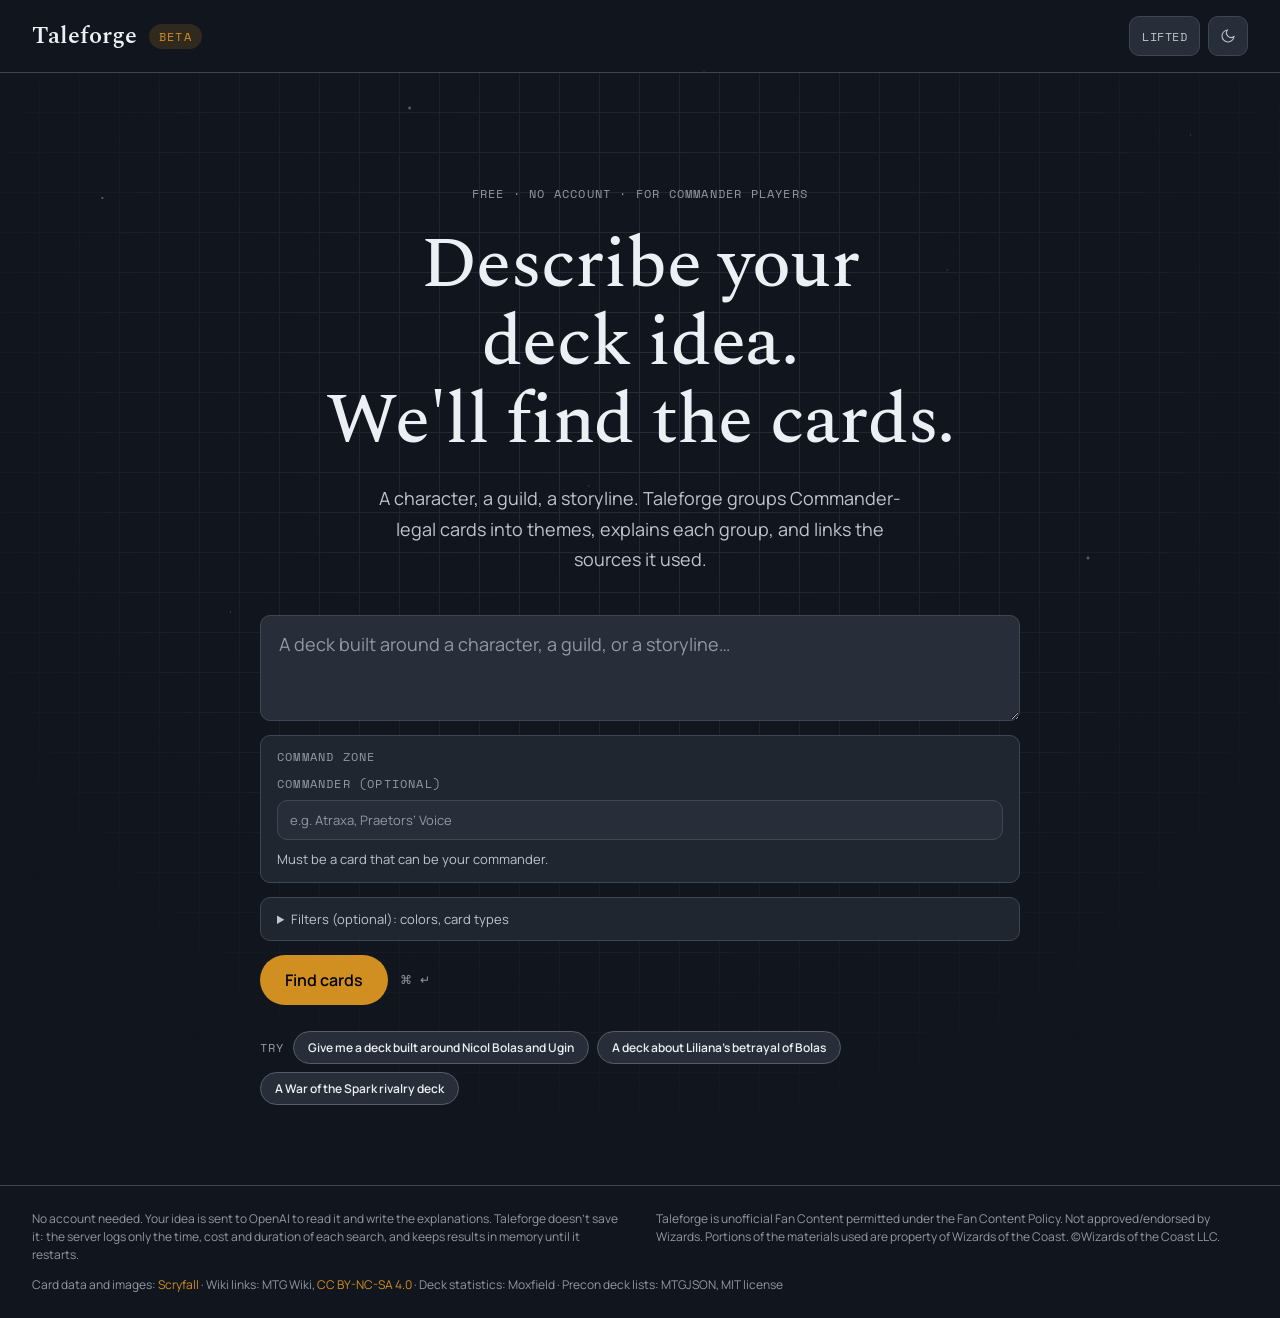
==== results.html @ cbca7e94 "Command zone box, not_a_commander page, mock changes Co-Authored-By: Claude Sonnet 5.5 <noreply@anth" ====
<!doctype html>
<html lang="en">
<head>
<meta charset="utf-8">
<meta name="viewport" content="width=device-width, initial-scale=1">
<title>Taleforge results</title>
<link rel="stylesheet" href="app.css">
<script src="theme.js"></script>
</head>
<body>
<div class="stars bg-stars" aria-hidden="true"></div>

<header class="site-header">
  <div class="brand">
    <a class="wordmark" href="index.html">Taleforge</a>
    <span class="badge">Beta</span>
  </div>
  <div class="header-actions">
    <a class="btn btn-ghost btn-sm" href="index.html">New search</a>
    <button type="button" class="tone-toggle">Lifted</button>
    <button type="button" class="theme-toggle" aria-label="Toggle theme">
      <svg class="moon" width="16" height="16" viewBox="0 0 24 24" fill="none" stroke="currentColor" stroke-width="1.6"><path d="M21 12.8A9 9 0 1 1 11.2 3 7 7 0 0 0 21 12.8z"/></svg>
      <svg class="sun" width="16" height="16" viewBox="0 0 24 24" fill="none" stroke="currentColor" stroke-width="1.6"><circle cx="12" cy="12" r="4"/><path d="M12 2v3M12 19v3M4.2 4.2l2.1 2.1M17.7 17.7l2.1 2.1M2 12h3M19 12h3M4.2 19.8l2.1-2.1M17.7 6.3l2.1-2.1"/></svg>
    </button>
  </div>
</header>

<div class="results">
  <div class="results-inner">
    <aside>
      <div class="aside-block">
        <span class="label">Your idea</span>
        <p class="idea" id="idea"></p>
        <a class="btn btn-secondary btn-sm" id="edit" href="index.html">Edit idea</a>
      </div>
      <form class="aside-block command-zone" id="command-zone"></form>
      <div class="aside-block" id="read-as" hidden>
        <span class="label">Read as</span>
        <div class="chips" id="chips"></div>
      </div>
      <div class="preview-note" id="mechanic-note" role="note" hidden>
        <strong>Heads up. </strong>Searches by game mechanic don't work well yet. Results are best when the idea names a character or a guild.
      </div>
      <form class="aside-block filters" id="filters">
        <div class="mix-head">
          <span class="label">Filters</span>
          <button type="button" id="filters-reset">Clear</button>
        </div>
        <div class="filter-controls" id="filter-controls"></div>
        <span class="note">Filters narrow the cards before the best 30 are picked. A commander (above) sets the colors unless you pick them, and is left out of the results. A new search starts on its own a moment after you stop changing them.</span>
      </form>
      <form class="aside-block mix" id="mix">
        <div class="mix-head">
          <span class="label">Mix</span>
          <button type="button" id="mix-reset">Reset</button>
        </div>
        <label class="slider balance">
          <span class="slider-label"><output id="lore-out"></output><output id="synergy-out"></output></span>
          <input type="range" id="balance" min="0" max="100" step="1" aria-label="Lore to Synergy balance">
        </label>
        <button type="submit" class="btn btn-secondary btn-sm">Update</button>
        <span class="note">Slide toward Lore for cards tied to your idea in Magic’s story, or toward Synergy for cards often played together in real decks. Update runs a new search.</span>
      </form>
      <div class="aside-block">
        <span class="label">Why a card is here</span>
        <div class="legend">
          <span class="tag tag-lore">Lore</span><span class="note">The card names a character from your idea, or a story source links it to your idea.</span>
          <span class="tag tag-synergy">Synergy</span><span class="note">Often played with the other matched cards in real decks.</span>
          <span class="note legend-wide">A card can show both tags. A card with no tag is here only because its text is close to your idea.</span>
        </div>
      </div>
    </aside>

    <main class="groups" id="main" aria-live="polite">
      <section class="commander" id="commander" hidden></section>
      <div class="loading" id="loading" hidden>
        <span class="label">Searching</span>
        <h1 id="loading-query"></h1>
        <ol class="steps" id="steps">
          <li><span class="mark"></span>Reading your idea</li>
          <li><span class="mark"></span>Finding cards</li>
          <li><span class="mark"></span>Writing explanations</li>
        </ol>
        <div class="row">
          <span>Usually 20 to 40 seconds.</span>
          <button type="button" class="btn btn-ghost btn-sm" id="cancel">Cancel</button>
        </div>
      </div>
      <div class="summary" id="summary" hidden>
        <h1 id="summary-title"></h1>
        <p id="intro"></p>
      </div>
      <div id="groups" style="display:contents"></div>
      <div id="candidates" style="display:contents"></div>
      <div class="state" id="state" hidden></div>
      <p class="end-note" id="end-note" hidden>That's everything we could explain. Adjust the mix or edit your idea to see different cards.</p>
    </main>
  </div>
</div>

<footer class="site-footer"></footer>
<script src="footer.js"></script>

<script src="filters.js"></script>
<script src="app.js"></script>
</body>
</html>
---- app.css ----
/* Fonts load from Google Fonts via the design system; self-host before sharing publicly. */
/* Taleforge site styles. Tokens come from the approved design system in design/_ds. */
@import url("design/_ds/taleforge-design-system-ac396985-d5b7-4bbc-83fa-dc9fec57bca8/styles.css");

/* "Lifted" dark tone: the default look in design/Taleforge.dc.html. data-tone="original" keeps the
   untouched design-system neutrals (the design-blackout export; its tokens are otherwise identical). */
:root:not([data-theme="light"]):not([data-tone="original"]) {
  --n-0: oklch(20% 0.018 258); --n-1: oklch(23.5% 0.02 258); --n-2: oklch(26.5% 0.021 258);
  --n-3: oklch(30% 0.022 258); --n-4: oklch(33.5% 0.023 258); --n-5: oklch(39% 0.024 258);
  --n-6: oklch(48% 0.024 258); --n-7: oklch(68% 0.016 258); --n-8: oklch(82% 0.01 258);
}

* { box-sizing: border-box; }
[hidden] { display: none !important; }
html, body { margin: 0; background: var(--bg-page); }
body {
  min-height: 100vh; display: flex; flex-direction: column; position: relative;
  color: var(--text-primary); font-family: var(--font-body); font-size: var(--text-base);
}
a { color: var(--link); text-decoration: none; }
a:hover { color: var(--link-hover); text-decoration: underline; }
::selection { background: var(--accent-soft-strong); }
:focus-visible { outline: 2px solid var(--focus-ring); outline-offset: 2px; }
.stars { position: fixed; inset: 0; pointer-events: none; }

/* ---- header / footer ---- */
.site-header {
  position: relative; display: flex; align-items: center; justify-content: space-between; gap: 16px;
  padding: 16px 32px; border-bottom: 1px solid var(--border-subtle);
}
.brand { display: flex; align-items: center; gap: 12px; }
.wordmark { font-family: var(--font-display); font-weight: 600; font-size: 24px; color: var(--text-primary); }
.wordmark:hover { color: var(--text-primary); text-decoration: none; }
.header-actions { display: flex; align-items: center; gap: 8px; }
.site-footer {
  position: relative; display: flex; flex-wrap: wrap; justify-content: space-between; gap: 12px 32px;
  padding: 24px 32px; border-top: 1px solid var(--border-subtle);
  font-size: var(--text-xs); line-height: var(--leading-normal); color: var(--text-muted);
}
.site-footer > * { flex: 1 1 320px; max-width: 640px; margin: 0; overflow-wrap: anywhere; }
.site-footer .credits { flex-basis: 100%; max-width: none; }

/* ---- primitives (ported from design/_ds components) ---- */
.label {
  font-family: var(--font-mono); font-size: var(--text-xs); letter-spacing: var(--tracking-label);
  text-transform: uppercase; color: var(--text-muted);
}
.badge {
  display: inline-flex; align-items: center; padding: 4px 10px; border-radius: var(--radius-pill);
  font-family: var(--font-mono); font-size: var(--text-xs); letter-spacing: var(--tracking-label);
  text-transform: uppercase; background: var(--accent-soft); color: var(--accent-9);
}
.btn {
  display: inline-flex; align-items: center; gap: 8px; border: 1px solid transparent; border-radius: var(--radius-pill);
  font-family: var(--font-body); font-weight: 600; cursor: pointer; text-decoration: none;
  transition: background var(--dur-fast) var(--ease-standard), box-shadow var(--dur-fast) var(--ease-standard);
}
.btn:hover { text-decoration: none; }
.btn:focus-visible { outline: none; box-shadow: var(--glow-focus); }
.btn-sm { padding: 7px 14px; font-size: var(--text-xs); }
.btn-md { padding: 10px 18px; font-size: var(--text-sm); }
.btn-lg { padding: 13px 24px; font-size: var(--text-md); }
.btn-primary { background: var(--accent-9); color: var(--accent-contrast); }
.btn-primary:hover { background: var(--accent-10); color: var(--accent-contrast); }
.btn-secondary { background: var(--surface-raised); color: var(--text-primary); border-color: var(--border-strong); }
.btn-secondary:hover { background: var(--n-4); color: var(--text-primary); }
.btn-ghost { background: transparent; color: var(--text-secondary); }
.btn-ghost:hover { color: var(--text-primary); }
.theme-toggle {
  width: 40px; height: 40px; display: flex; align-items: center; justify-content: center; cursor: pointer;
  border: 1px solid var(--border-subtle); border-radius: var(--radius-md);
  background: var(--surface-raised); color: var(--text-secondary);
}
.theme-toggle .sun { display: none; }
[data-theme="light"] .theme-toggle .sun { display: block; }
[data-theme="light"] .theme-toggle .moon { display: none; }
.chip {
  display: inline-flex; align-items: center; padding: 6px 14px; border-radius: var(--radius-pill);
  background: var(--surface-raised); border: 1px solid var(--border-subtle); font-size: var(--text-sm);
}
.tag {
  display: inline-flex; align-items: center; gap: 6px; padding: 4px 10px; border-radius: var(--radius-pill);
  border: 1px solid var(--border-strong); color: var(--text-secondary);
  font-family: var(--font-mono); font-size: var(--text-xs); letter-spacing: var(--tracking-label); text-transform: uppercase;
}
.tag::before { content: ""; width: 6px; height: 6px; border-radius: 50%; background: var(--dot, var(--text-muted)); flex: none; }
.tag-lore { --dot: var(--side-violet); }
.tag-synergy { --dot: var(--side-teal); }
.tags { display: flex; flex-wrap: wrap; gap: 6px; }
.tone-toggle {
  height: 40px; padding: 0 12px; cursor: pointer; border: 1px solid var(--border-subtle); border-radius: var(--radius-md);
  background: var(--surface-raised); color: var(--text-secondary);
  font-family: var(--font-mono); font-size: var(--text-xs); letter-spacing: var(--tracking-wide); text-transform: uppercase;
}
.tone-toggle:hover, .theme-toggle:hover { color: var(--text-primary); }

/* ---- home ---- */
.home { position: relative; flex: 1; padding: 112px 24px 80px; }
.home .grid {
  position: absolute; inset: 0; pointer-events: none;
  -webkit-mask-image: radial-gradient(ellipse 60% 70% at 50% 30%, black, transparent);
  mask-image: radial-gradient(ellipse 60% 70% at 50% 30%, black, transparent);
}
.hero { position: relative; max-width: 760px; margin: 0 auto; display: flex; flex-direction: column; align-items: center; gap: 24px; text-align: center; }
.hero h1 {
  margin: 0; font-family: var(--font-display); font-weight: 500; font-size: clamp(40px, 6.4vw, 72px);
  line-height: var(--leading-tight); letter-spacing: var(--tracking-tight); text-wrap: balance;
}
.hero .lede { margin: 0; max-width: 540px; color: var(--text-secondary); font-size: var(--text-lg); line-height: var(--leading-relaxed); text-wrap: pretty; }
.search { width: 100%; display: flex; flex-direction: column; gap: 14px; text-align: left; margin-top: 16px; }
.search textarea {
  width: 100%; resize: vertical; padding: 16px 18px; border-radius: var(--radius-md);
  font-family: var(--font-body); font-size: var(--text-lg); color: var(--text-primary);
  background: var(--surface-raised); border: 1px solid var(--border-subtle); outline: none;
  transition: border-color var(--dur-fast) var(--ease-standard), box-shadow var(--dur-fast) var(--ease-standard);
}
.search textarea:focus { border-color: var(--accent-9); box-shadow: var(--glow-focus); }
.search textarea::placeholder { color: var(--text-muted); }
.search .hint { font-size: var(--text-sm); color: var(--warning-9); }
.search .row { display: flex; flex-wrap: wrap; align-items: center; gap: 12px; }
.kbd { font-family: var(--font-mono); font-size: var(--text-xs); letter-spacing: var(--tracking-wide); color: var(--text-muted); }
.examples { display: flex; flex-wrap: wrap; align-items: center; gap: 8px; margin-top: 12px; }

/* ---- results ---- */
.results { position: relative; flex: 1; padding: 40px 32px 80px; }
.results-inner { max-width: 1360px; margin: 0 auto; display: flex; flex-wrap: wrap; align-items: flex-start; gap: 48px; }
.results aside { flex: 1 1 260px; max-width: 320px; position: sticky; top: 24px; display: flex; flex-direction: column; gap: 28px; }
.aside-block { display: flex; flex-direction: column; gap: 12px; align-items: flex-start; }
.idea { margin: 0; font-family: var(--font-display); font-style: italic; font-size: var(--text-2xl); line-height: var(--leading-snug); text-wrap: pretty; }
.chips { display: flex; flex-wrap: wrap; gap: 8px; }
.note { font-size: var(--text-xs); line-height: var(--leading-normal); color: var(--text-secondary); }
.preview-note {
  background: var(--surface-card); border: 1px solid var(--border-subtle); border-radius: var(--radius-lg);
  padding: var(--space-20); font-size: var(--text-sm); line-height: var(--leading-normal); color: var(--text-secondary);
}
.preview-note strong { color: var(--text-primary); }
.results main, .results .groups { flex: 999 1 560px; min-width: 0; display: flex; flex-direction: column; gap: 32px; }
.summary { display: flex; flex-direction: column; gap: 14px; }
.summary h1 { margin: 0; font-family: var(--font-display); font-weight: 500; font-size: var(--text-5xl); line-height: var(--leading-tight); }
.summary p { margin: 0; max-width: 720px; color: var(--text-secondary); line-height: var(--leading-relaxed); }
.group {
  border-radius: var(--radius-xl); border: 1px solid var(--border-subtle); background: var(--bg-section-alt);
  padding: var(--space-24) var(--space-24) var(--space-32); box-shadow: 0 0 56px -24px var(--glow);
  display: flex; flex-direction: column; gap: 16px;
}
.group-head { display: flex; align-items: center; gap: 10px; }
.group-head .dot { width: 8px; height: 8px; border-radius: 50%; background: var(--glow); flex: none; }
.group h2 { margin: 0; font-family: var(--font-display); font-weight: 600; font-size: var(--text-3xl); line-height: var(--leading-snug); text-wrap: balance; }
.group .reasoning { margin: 0; max-width: 680px; color: var(--text-secondary); line-height: var(--leading-relaxed); text-wrap: pretty; }
.provenance {
  display: flex; flex-wrap: wrap; align-items: baseline; gap: 6px 16px; padding-bottom: 8px;
  border-bottom: 1px solid var(--border-subtle);
}
.provenance em { font-size: var(--text-xs); color: var(--text-muted); }
.src { font-family: var(--font-mono); font-size: var(--text-xs); letter-spacing: var(--tracking-wide); }
.cards { display: grid; grid-template-columns: repeat(auto-fill, minmax(220px, 1fr)); gap: 32px 24px; padding-top: 8px; }
.commander { display: flex; flex-wrap: wrap; align-items: flex-start; gap: 24px; }
.commander-art { flex: 0 0 180px; }
/* The whole card, uncropped (artist line visible). */
.commander-art img { display: block; width: 100%; height: auto; border-radius: 4.75% / 3.5%; border: 1px solid var(--border-subtle); }
.commander-text { flex: 1 1 220px; display: flex; flex-direction: column; align-items: flex-start; gap: 10px; }
.commander-text h2 { margin: 0 0 6px; font-family: var(--font-display); font-weight: 600; font-size: var(--text-3xl); line-height: var(--leading-snug); text-wrap: balance; }
.card { display: flex; flex-direction: column; gap: 10px; }
.card .art {
  display: block; aspect-ratio: 488 / 680; border-radius: 4.75% / 3.5%; overflow: hidden;
  border: 1px solid var(--border-subtle);
  background: repeating-linear-gradient(135deg, var(--n-3), var(--n-3) 10px, var(--n-2) 10px, var(--n-2) 20px);
  transition: transform var(--dur-base) var(--ease-standard), box-shadow var(--dur-base) var(--ease-standard);
}
.card .art:hover, .card .art:focus-visible { transform: translateY(-2px); box-shadow: var(--shadow-popover); }
.card .art img { display: block; width: 100%; height: 100%; object-fit: cover; }
.card h3 { margin: 0; font-size: var(--text-sm); font-weight: 700; line-height: var(--leading-snug); }
.card p { margin: 0; font-size: var(--text-sm); line-height: var(--leading-relaxed); color: var(--text-secondary); }
.card .meta { display: flex; flex-direction: column; align-items: flex-start; gap: 8px; margin-top: auto; min-width: 0; }
.card .links { display: flex; flex-wrap: wrap; gap: 4px 12px; min-width: 0; }
.card .links a, .more-links { font-family: var(--font-mono); font-size: 10px; letter-spacing: .04em; }
.more-links { background: none; border: 0; padding: 0; cursor: pointer; color: var(--link); }
.more-links:hover { color: var(--link-hover); text-decoration: underline; }
.end-note { margin: 8px 0 0; font-size: var(--text-sm); color: var(--text-muted); text-align: center; }

/* ---- live search: loading, states, mix ---- */
.loading { display: flex; flex-direction: column; gap: 20px; }
.loading h1 { margin: 0; font-family: var(--font-display); font-style: italic; font-weight: 500; font-size: var(--text-3xl); line-height: var(--leading-snug); }
.steps { list-style: none; margin: 0; padding: 0; display: flex; flex-direction: column; gap: var(--space-12); }
.steps li { display: flex; align-items: center; gap: 12px; font-size: var(--text-sm); color: var(--text-muted); }
.steps .mark {
  width: 18px; height: 18px; border-radius: 50%; flex: none; display: flex; align-items: center; justify-content: center;
  border: 1px solid var(--border-strong);
}
.steps li.active, .steps li.done { color: var(--text-primary); }
.steps li.active .mark, .steps li.done .mark { border-color: var(--accent-9); }
.steps li.done .mark { background: var(--accent-9); }
.steps li.done .mark::after { content: ""; width: 5px; height: 8px; margin-top: -2px; border: solid var(--accent-contrast); border-width: 0 1.8px 1.8px 0; transform: rotate(45deg); }
.steps li.active .mark::after { content: ""; width: 8px; height: 8px; border-radius: 50%; background: var(--accent-9); animation: tf-pulse 1.2s var(--ease-standard) infinite; }
@keyframes tf-pulse { 0%, 100% { opacity: .4; } 50% { opacity: 1; } }
@media (prefers-reduced-motion: reduce) { .steps li.active .mark::after { animation: none; } }
.loading .row { display: flex; flex-wrap: wrap; align-items: center; gap: 12px; font-size: var(--text-sm); color: var(--text-muted); }
.state { max-width: 600px; display: flex; flex-direction: column; align-items: flex-start; gap: 20px; }
.state h1 { margin: 0; font-family: var(--font-display); font-weight: 500; font-size: var(--text-5xl); line-height: var(--leading-tight); text-wrap: balance; }
.state p { margin: 0; color: var(--text-secondary); line-height: var(--leading-relaxed); text-wrap: pretty; }
.state .row { display: flex; flex-wrap: wrap; gap: 12px; }
.tips { display: flex; flex-direction: column; gap: 10px; }
.tips div { display: flex; gap: 14px; line-height: var(--leading-normal); }
.tips span:first-child { font-family: var(--font-mono); font-size: var(--text-xs); color: var(--accent-9); padding-top: 3px; }
.banner {
  width: 100%; display: flex; gap: 14px; align-items: flex-start; padding: var(--space-16) var(--space-20);
  background: var(--surface-card); border: 1px solid var(--tone); border-radius: var(--radius-lg);
  font-size: var(--text-sm); line-height: var(--leading-normal); color: var(--text-secondary);
}
.banner::before { content: var(--icon); color: var(--tone); font-family: var(--font-mono); font-size: 14px; line-height: 1.4; flex: none; }
.banner strong { display: block; color: var(--text-primary); font-size: var(--text-md); margin-bottom: 4px; }
.banner-info { --tone: var(--info-9); --icon: "i"; }
.banner-warning { --tone: var(--warning-9); --icon: "!"; }
.banner-danger { --tone: var(--danger-9); --icon: "×"; }
.mix { width: 100%; display: flex; flex-direction: column; gap: 16px; }
.mix-head, .mix .slider { align-self: stretch; }
.mix-head { display: flex; justify-content: space-between; align-items: center; }
.mix-head button { background: none; border: 0; padding: 0; cursor: pointer; color: var(--link); font-size: var(--text-xs); }
.slider { display: flex; flex-direction: column; gap: 6px; }
.slider-label {
  display: flex; justify-content: space-between; font-family: var(--font-mono); font-size: var(--text-xs);
  color: var(--text-muted); letter-spacing: var(--tracking-wide); text-transform: uppercase;
}
.slider-label output { color: var(--text-secondary); }
.slider input {
  -webkit-appearance: none; appearance: none; width: 100%; height: 6px; margin: 6px 0; border-radius: var(--radius-pill); cursor: pointer;
  background: linear-gradient(90deg, var(--c) var(--pct), var(--n-4) var(--pct));
}
.slider input::-webkit-slider-thumb { -webkit-appearance: none; width: 16px; height: 16px; border-radius: 50%; background: var(--text-primary); border: 2px solid var(--c); }
.slider input::-moz-range-thumb { width: 14px; height: 14px; border-radius: 50%; background: var(--text-primary); border: 2px solid var(--c); }
.slider.balance input { background: linear-gradient(90deg, var(--side-violet), var(--side-teal)); }
.slider.balance { --c: var(--accent-9); }
.legend { display: grid; grid-template-columns: auto 1fr; gap: 10px 12px; align-items: center; }
.legend-wide { grid-column: 1 / -1; }
.skeleton { pointer-events: none; }
.skeleton .art { animation: tf-pulse 1.6s var(--ease-standard) infinite; }
.skeleton .bar { display: block; height: 10px; width: 80%; border-radius: var(--radius-pill); background: var(--n-3); }
.skeleton .bar.short { width: 45%; }
@media (prefers-reduced-motion: reduce) { .skeleton .art { animation: none; } }

@media (max-width: 720px) {
  .site-header, .site-footer { padding-left: 16px; padding-right: 16px; }
  .header-actions .btn-ghost { display: none; } /* "New search": the wordmark and Edit idea cover it */
  .home { padding: 64px 16px 56px; }
  .results { padding: 24px 16px 56px; }
  .results aside { position: static; max-width: none; }
  .summary h1, .state h1 { font-size: var(--text-4xl); }
  .group { padding: var(--space-20) var(--space-16) var(--space-24); }
  .cards { grid-template-columns: repeat(auto-fill, minmax(150px, 1fr)); gap: 24px 16px; }
}

/* Results: one column at 1000px and below. The row wraps near 930px (aside 260 + gap 48 + main 560 + padding),
   but the aside was sticky until 720px, so in between it scrolled over the results. */
@media (max-width: 1000px) {
  .results-inner { flex-direction: column; align-items: stretch; gap: 32px; }
  .results aside { position: static; top: auto; flex: none; width: 100%; max-width: none; }
  .results main, .results .groups { flex: none; width: 100%; }
}
@media (max-width: 900px) { .cards { grid-template-columns: repeat(2, minmax(0, 1fr)); } }
@media (max-width: 560px) { .cards { grid-template-columns: minmax(0, 1fr); } }

/* ---- filters: color and card-type chips, commander field ---- */
.filter-controls { width: 100%; display: flex; flex-direction: column; gap: 14px; text-align: left; }
.filter-group { margin: 0; padding: 0; border: 0; min-width: 0; display: flex; flex-direction: column; gap: 8px; }
.filter-group legend { padding: 0; margin-bottom: 8px; }
.chip-row { display: flex; flex-wrap: wrap; gap: 8px; }
.chip-toggle {
  min-height: 36px; min-width: 40px; padding: 6px 14px; cursor: pointer; border-radius: var(--radius-pill);
  background: var(--surface-raised); color: var(--text-primary); border: 1px solid var(--border-strong);
  font-family: inherit; font-size: var(--text-sm);
  transition: background var(--dur-fast) var(--ease-standard), box-shadow var(--dur-fast) var(--ease-standard);
}
.chip-toggle:hover { background: var(--n-4); }
.chip-toggle:focus-visible { outline: none; box-shadow: var(--glow-focus); }
.chip-toggle[aria-pressed="true"] { background: var(--accent-9); color: var(--accent-contrast); border-color: var(--accent-9); }
.chip-toggle[aria-pressed="true"]:hover { background: var(--accent-10); }
.field { display: flex; flex-direction: column; gap: 8px; }
.field input {
  width: 100%; min-height: 40px; padding: 8px 12px; border-radius: var(--radius-md);
  font-family: var(--font-body); font-size: var(--text-sm); color: var(--text-primary);
  background: var(--surface-raised); border: 1px solid var(--border-subtle); outline: none;
}
.field input:focus { border-color: var(--accent-9); box-shadow: var(--glow-focus); }
.field input::placeholder { color: var(--text-muted); }
.filters { width: 100%; display: flex; flex-direction: column; gap: 16px; align-items: stretch; }
.command-zone { display: flex; flex-direction: column; gap: 10px; align-items: stretch; text-align: left; }
.search .command-zone { border: 1px solid var(--border-subtle); border-radius: var(--radius-md); background: var(--surface-card); padding: 12px 16px; }
.command-zone .note { font-size: var(--text-sm); color: var(--text-secondary); }
.filters-box { border: 1px solid var(--border-subtle); border-radius: var(--radius-md); background: var(--surface-card); padding: 12px 16px; }
.filters-box summary { cursor: pointer; color: var(--text-secondary); font-size: var(--text-sm); }
.filters-box summary:focus-visible { outline: none; box-shadow: var(--glow-focus); border-radius: var(--radius-sm, 4px); }
.filters-box[open] summary { margin-bottom: 14px; }
@media (max-width: 720px) { .chip-toggle { min-height: 40px; } }
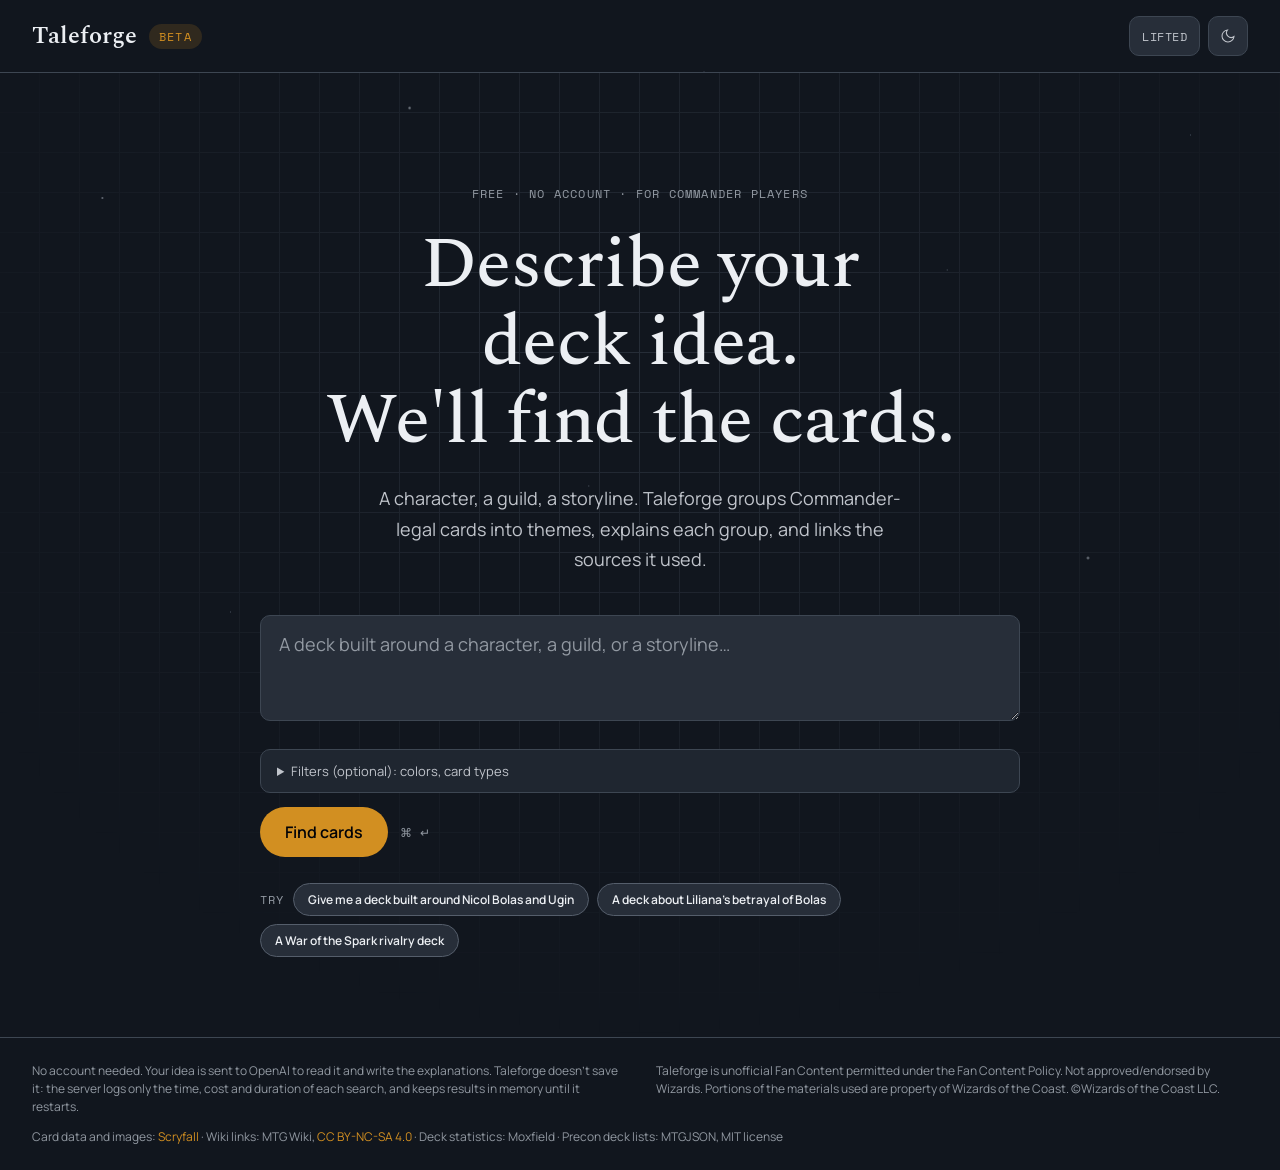
==== commit 37e72679: "Merge pull request #3 from hayobro7512/filters-live filters live" ====
--- a/results.html
+++ b/results.html
@@ -33,7 +33,6 @@
         <p class="idea" id="idea"></p>
         <a class="btn btn-secondary btn-sm" id="edit" href="index.html">Edit idea</a>
       </div>
-      <form class="aside-block command-zone" id="command-zone"></form>
       <div class="aside-block" id="read-as" hidden>
         <span class="label">Read as</span>
         <div class="chips" id="chips"></div>
@@ -47,7 +46,7 @@
           <button type="button" id="filters-reset">Clear</button>
         </div>
         <div class="filter-controls" id="filter-controls"></div>
-        <span class="note">Filters narrow the cards before the best 30 are picked. A commander (above) sets the colors unless you pick them, and is left out of the results. A new search starts on its own a moment after you stop changing them.</span>
+        <span class="note">Filters narrow the cards before the best 30 are picked. A commander sets the colors unless you pick them, and is left out of the results. A new search starts on its own a moment after you stop changing them.</span>
       </form>
       <form class="aside-block mix" id="mix">
         <div class="mix-head">
--- a/app.css
+++ b/app.css
@@ -283,9 +283,6 @@
 .field input:focus { border-color: var(--accent-9); box-shadow: var(--glow-focus); }
 .field input::placeholder { color: var(--text-muted); }
 .filters { width: 100%; display: flex; flex-direction: column; gap: 16px; align-items: stretch; }
-.command-zone { display: flex; flex-direction: column; gap: 10px; align-items: stretch; text-align: left; }
-.search .command-zone { border: 1px solid var(--border-subtle); border-radius: var(--radius-md); background: var(--surface-card); padding: 12px 16px; }
-.command-zone .note { font-size: var(--text-sm); color: var(--text-secondary); }
 .filters-box { border: 1px solid var(--border-subtle); border-radius: var(--radius-md); background: var(--surface-card); padding: 12px 16px; }
 .filters-box summary { cursor: pointer; color: var(--text-secondary); font-size: var(--text-sm); }
 .filters-box summary:focus-visible { outline: none; box-shadow: var(--glow-focus); border-radius: var(--radius-sm, 4px); }
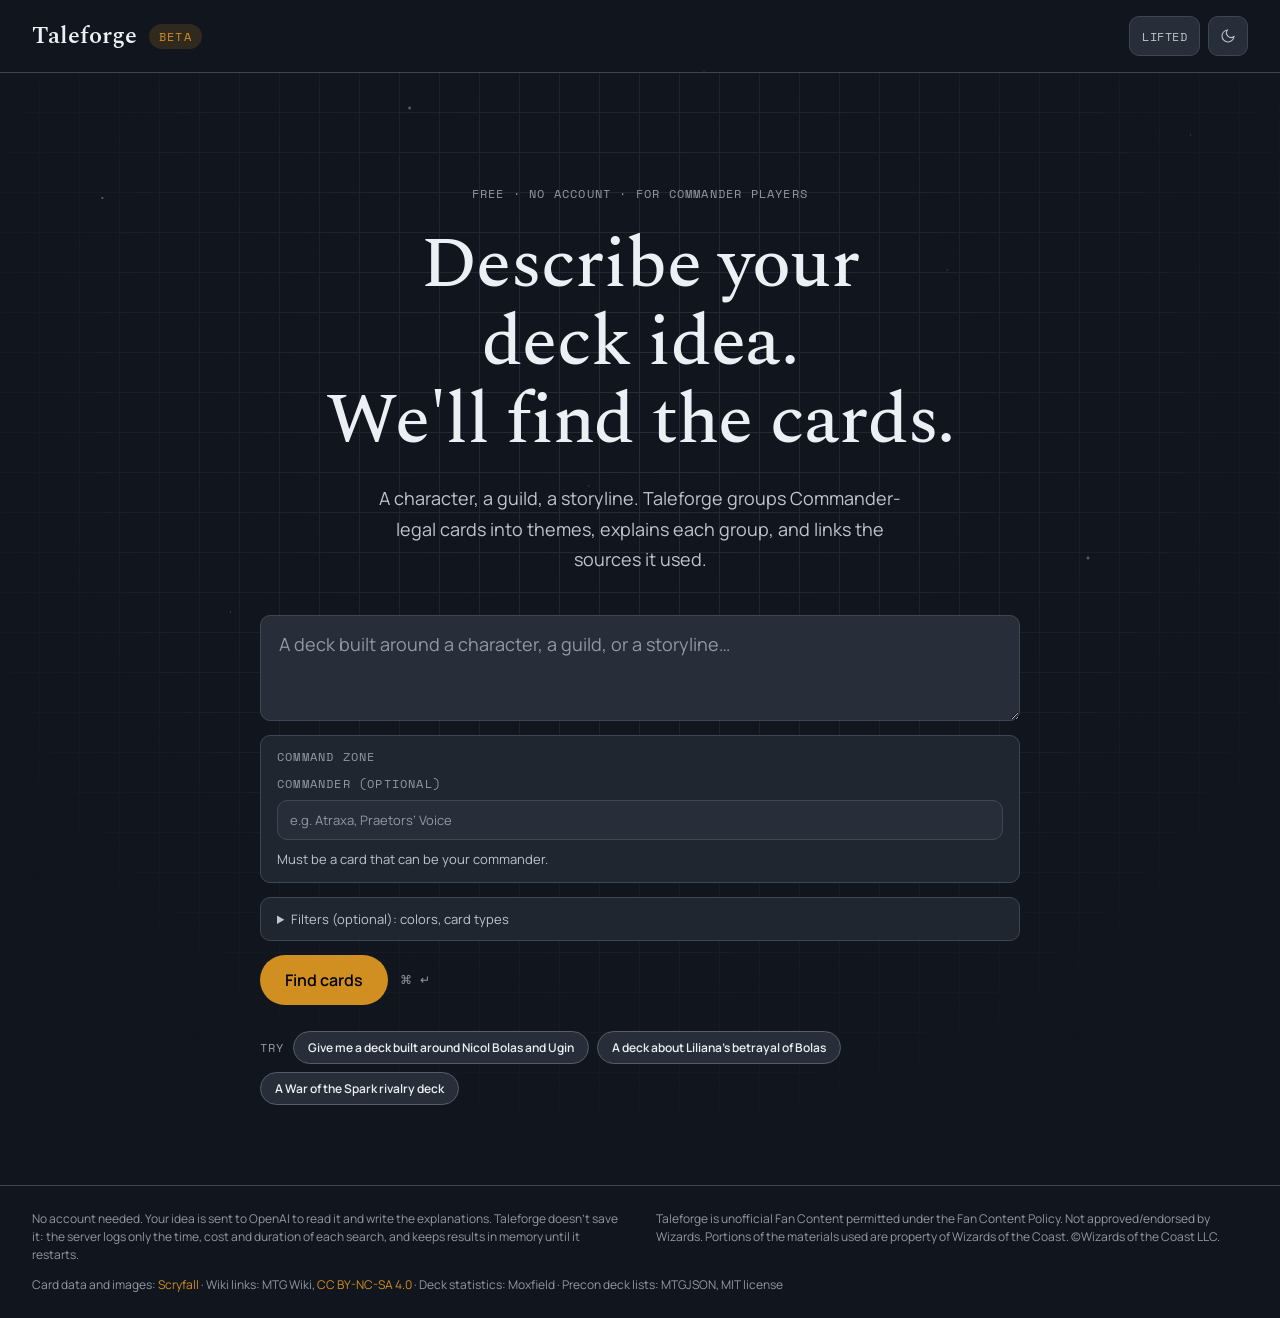
==== commit aa960966: "Merge pull request #5 from hayobro7512/command-zone Command zone box, not_a_commander page, mock cha" ====
--- a/results.html
+++ b/results.html
@@ -33,6 +33,7 @@
         <p class="idea" id="idea"></p>
         <a class="btn btn-secondary btn-sm" id="edit" href="index.html">Edit idea</a>
       </div>
+      <form class="aside-block command-zone" id="command-zone"></form>
       <div class="aside-block" id="read-as" hidden>
         <span class="label">Read as</span>
         <div class="chips" id="chips"></div>
@@ -46,7 +47,7 @@
           <button type="button" id="filters-reset">Clear</button>
         </div>
         <div class="filter-controls" id="filter-controls"></div>
-        <span class="note">Filters narrow the cards before the best 30 are picked. A commander sets the colors unless you pick them, and is left out of the results. A new search starts on its own a moment after you stop changing them.</span>
+        <span class="note">Filters narrow the cards before the best 30 are picked. A commander (above) sets the colors unless you pick them, and is left out of the results. A new search starts on its own a moment after you stop changing them.</span>
       </form>
       <form class="aside-block mix" id="mix">
         <div class="mix-head">
--- a/app.css
+++ b/app.css
@@ -283,6 +283,9 @@
 .field input:focus { border-color: var(--accent-9); box-shadow: var(--glow-focus); }
 .field input::placeholder { color: var(--text-muted); }
 .filters { width: 100%; display: flex; flex-direction: column; gap: 16px; align-items: stretch; }
+.command-zone { display: flex; flex-direction: column; gap: 10px; align-items: stretch; text-align: left; }
+.search .command-zone { border: 1px solid var(--border-subtle); border-radius: var(--radius-md); background: var(--surface-card); padding: 12px 16px; }
+.command-zone .note { font-size: var(--text-sm); color: var(--text-secondary); }
 .filters-box { border: 1px solid var(--border-subtle); border-radius: var(--radius-md); background: var(--surface-card); padding: 12px 16px; }
 .filters-box summary { cursor: pointer; color: var(--text-secondary); font-size: var(--text-sm); }
 .filters-box summary:focus-visible { outline: none; box-shadow: var(--glow-focus); border-radius: var(--radius-sm, 4px); }
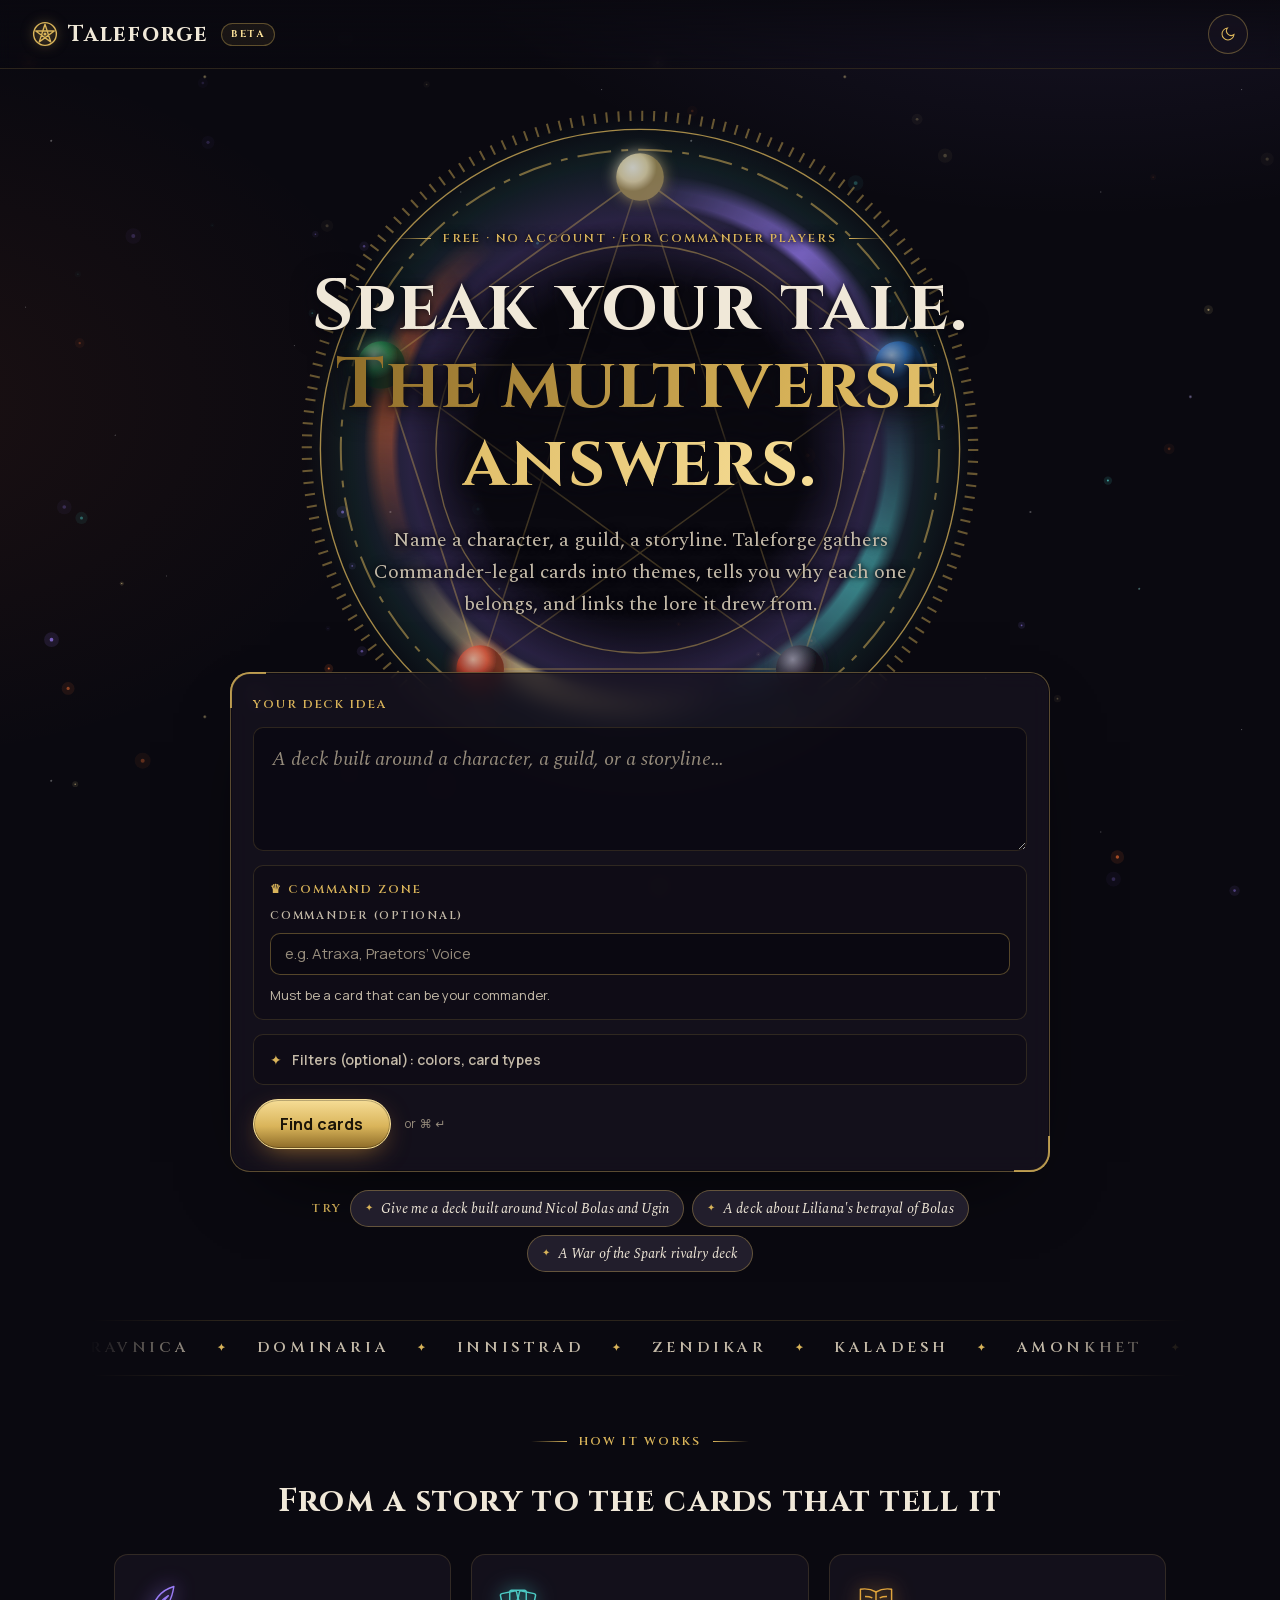
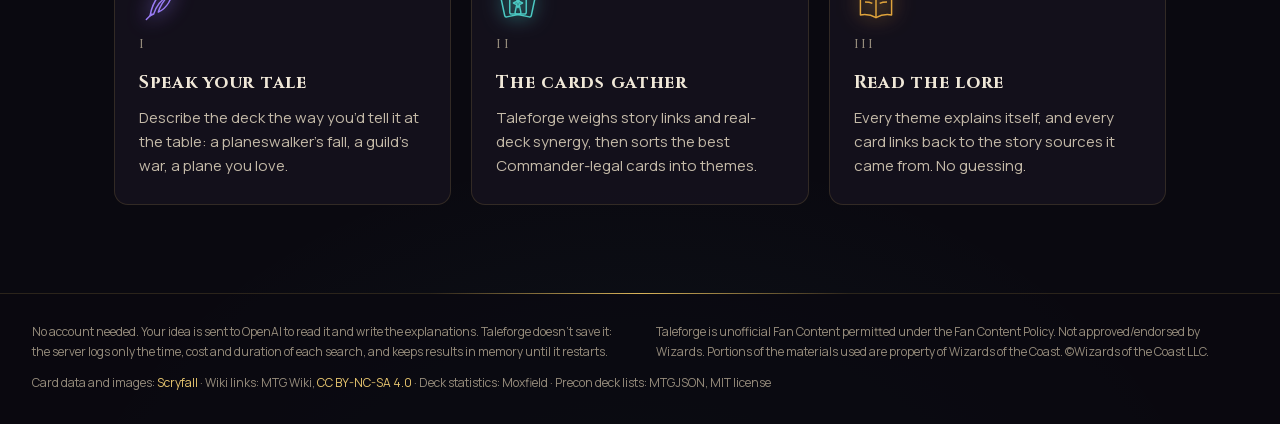
==== commit 2020b2f7: "Grimoire redesign: new look for home and results pages Obsidian-and-gold dark theme and parchment li" ====
--- a/results.html
+++ b/results.html
@@ -4,20 +4,23 @@
 <meta charset="utf-8">
 <meta name="viewport" content="width=device-width, initial-scale=1">
 <title>Taleforge results</title>
+<link rel="preload" href="fonts/cinzel-normal-500-800.woff2" as="font" type="font/woff2" crossorigin>
 <link rel="stylesheet" href="app.css">
 <script src="theme.js"></script>
 </head>
 <body>
-<div class="stars bg-stars" aria-hidden="true"></div>
+<div class="stars" aria-hidden="true"></div>
 
 <header class="site-header">
   <div class="brand">
-    <a class="wordmark" href="index.html">Taleforge</a>
+    <a class="wordmark" href="index.html">
+      <svg width="26" height="26" viewBox="0 0 24 24" fill="none" stroke="currentColor" stroke-width="1.3" aria-hidden="true"><circle cx="12" cy="12" r="10.5"/><polygon points="12,3 17.29,19.28 3.44,9.22 20.56,9.22 6.71,19.28" stroke-linejoin="round"/><circle cx="12" cy="12" r="1.4" fill="currentColor" stroke="none"/></svg>
+      Taleforge
+    </a>
     <span class="badge">Beta</span>
   </div>
   <div class="header-actions">
     <a class="btn btn-ghost btn-sm" href="index.html">New search</a>
-    <button type="button" class="tone-toggle">Lifted</button>
     <button type="button" class="theme-toggle" aria-label="Toggle theme">
       <svg class="moon" width="16" height="16" viewBox="0 0 24 24" fill="none" stroke="currentColor" stroke-width="1.6"><path d="M21 12.8A9 9 0 1 1 11.2 3 7 7 0 0 0 21 12.8z"/></svg>
       <svg class="sun" width="16" height="16" viewBox="0 0 24 24" fill="none" stroke="currentColor" stroke-width="1.6"><circle cx="12" cy="12" r="4"/><path d="M12 2v3M12 19v3M4.2 4.2l2.1 2.1M17.7 17.7l2.1 2.1M2 12h3M19 12h3M4.2 19.8l2.1-2.1M17.7 6.3l2.1-2.1"/></svg>
@@ -41,6 +44,9 @@
       <div class="preview-note" id="mechanic-note" role="note" hidden>
         <strong>Heads up. </strong>Searches by game mechanic don't work well yet. Results are best when the idea names a character or a guild.
       </div>
+      <!-- Open on wide screens; folded on narrow ones so the results come first (app.js). -->
+      <details class="refine" id="refine" open>
+        <summary>Filters, mix and tags</summary>
       <form class="aside-block filters" id="filters">
         <div class="mix-head">
           <span class="label">Filters</span>
@@ -69,12 +75,19 @@
           <span class="note legend-wide">A card can show both tags. A card with no tag is here only because its text is close to your idea.</span>
         </div>
       </div>
+      </details>
     </aside>
 
     <main class="groups" id="main" aria-live="polite">
       <section class="commander" id="commander" hidden></section>
       <div class="loading" id="loading" hidden>
-        <span class="label">Searching</span>
+        <svg class="sigil" viewBox="0 0 100 100" fill="none" stroke="currentColor" aria-hidden="true">
+          <g class="r1"><circle cx="50" cy="50" r="47" stroke-width="2" stroke-dasharray=".5 3"/><circle cx="50" cy="50" r="43" stroke-width=".6" stroke-dasharray="14 4 3 4"/></g>
+          <g class="r2"><polygon points="50,10 73.5,82.4 11.9,37.6 88.1,37.6 26.5,82.4" stroke-width=".8" stroke-linejoin="round"/><circle cx="50" cy="50" r="40" stroke-width=".4"/></g>
+          <circle class="core" cx="50" cy="50" r="9" fill="currentColor" opacity=".25" stroke-width=".8"/>
+        </svg>
+        <div class="loading-text">
+        <span class="label">Searching the multiverse</span>
         <h1 id="loading-query"></h1>
         <ol class="steps" id="steps">
           <li><span class="mark"></span>Reading your idea</li>
@@ -84,6 +97,7 @@
         <div class="row">
           <span>Usually 20 to 40 seconds.</span>
           <button type="button" class="btn btn-ghost btn-sm" id="cancel">Cancel</button>
+        </div>
         </div>
       </div>
       <div class="summary" id="summary" hidden>
@@ -103,5 +117,6 @@
 
 <script src="filters.js"></script>
 <script src="app.js"></script>
+<script src="fx.js"></script>
 </body>
 </html>
--- a/app.css
+++ b/app.css
@@ -1,293 +1,582 @@
-/* Fonts load from Google Fonts via the design system; self-host before sharing publicly. */
-/* Taleforge site styles. Tokens come from the approved design system in design/_ds. */
-@import url("design/_ds/taleforge-design-system-ac396985-d5b7-4bbc-83fa-dc9fec57bca8/styles.css");
-
-/* "Lifted" dark tone: the default look in design/Taleforge.dc.html. data-tone="original" keeps the
-   untouched design-system neutrals (the design-blackout export; its tokens are otherwise identical). */
-:root:not([data-theme="light"]):not([data-tone="original"]) {
-  --n-0: oklch(20% 0.018 258); --n-1: oklch(23.5% 0.02 258); --n-2: oklch(26.5% 0.021 258);
-  --n-3: oklch(30% 0.022 258); --n-4: oklch(33.5% 0.023 258); --n-5: oklch(39% 0.024 258);
-  --n-6: oklch(48% 0.024 258); --n-7: oklch(68% 0.016 258); --n-8: oklch(82% 0.01 258);
+/* Taleforge site styles: "planeswalker's grimoire". Obsidian and gold in dark, parchment and ink in light.
+   All art here is original CSS/SVG; the only outside images are card images from the API. */
+
+@font-face { font-family: 'Cinzel'; font-style: normal; font-weight: 500 800; font-display: swap; src: url(fonts/cinzel-normal-500-800.woff2) format('woff2'); }
+@font-face { font-family: 'Manrope'; font-style: normal; font-weight: 400 700; font-display: swap; src: url(fonts/manrope-normal-400-700.woff2) format('woff2'); }
+@font-face { font-family: 'Spectral'; font-style: italic; font-weight: 400; font-display: swap; src: url(fonts/spectral-italic-400.woff2) format('woff2'); }
+@font-face { font-family: 'Spectral'; font-style: normal; font-weight: 400; font-display: swap; src: url(fonts/spectral-normal-400.woff2) format('woff2'); }
+@font-face { font-family: 'Spectral'; font-style: normal; font-weight: 500; font-display: swap; src: url(fonts/spectral-normal-500.woff2) format('woff2'); }
+
+/* ---- tokens ---- */
+:root {
+  color-scheme: dark;
+  --font-display: 'Cinzel', 'Trajan Pro', Georgia, serif;
+  --font-lore: 'Spectral', Georgia, serif;
+  --font-body: 'Manrope', system-ui, -apple-system, sans-serif;
+
+  --bg: #0a0910; --bg-2: #120f1a;
+  --surface: rgba(22, 19, 31, .78); --surface-solid: #18151f; --surface-raised: #221e2c; --surface-hover: #2c2738;
+  --border: rgba(217, 180, 90, .16); --border-strong: rgba(217, 180, 90, .36);
+  --text: #f0e8d8; --text-2: #c4baa8; --muted: #968c7c;
+  --gold: #d9b45a; --gold-hi: #f6dd96; --gold-deep: #8e6c28; --on-gold: #1b1408;
+  --ember: #e8692e; --arcane: #9a7cf5; --aether: #4cc9c3;
+  --link: #e7c56f; --link-hover: #f6dd96;
+  --warning: #f0a23c; --danger: #ef6a5a; --info: #6aa8ef;
+  --mana-w: #f5edd3; --mana-u: #3f8be0; --mana-b: #4a3f4e; --mana-r: #e14b32; --mana-g: #2f9a58; --mana-c: #b9b2a8;
+  --side-amber: #e0a43c; --side-violet: #9a7cf5; --side-teal: #4cc9c3; --side-rose: #e46f8f; --side-sage: #7fbf7a; --side-slate: #8a93a8;
+  --glow-focus: 0 0 0 2px var(--bg), 0 0 0 4px var(--gold);
+  --shadow-card: 0 18px 40px -18px rgba(0, 0, 0, .9);
+  --radius-sm: 6px; --radius-md: 10px; --radius-lg: 14px; --radius-xl: 20px; --radius-pill: 999px;
+  --ease: cubic-bezier(.2, .7, .2, 1);
+}
+/* Parchment and ink. */
+[data-theme="light"] {
+  color-scheme: light;
+  --bg: #efe5d0; --bg-2: #e6d9be;
+  --surface: rgba(251, 245, 232, .86); --surface-solid: #fbf5e8; --surface-raised: #fffaf0; --surface-hover: #f2e7d0;
+  --border: rgba(122, 88, 30, .22); --border-strong: rgba(122, 88, 30, .45);
+  --text: #23190f; --text-2: #4f4130; --muted: #6a5b46;
+  --gold: #8a6420; --gold-hi: #b5862e; --gold-deep: #5f4413; --on-gold: #fffaf0;
+  --link: #7c4f12; --link-hover: #4f300a;
+  --arcane: #6a4fd0; --aether: #1d8a85; --warning: #a35a00; --danger: #b8382a; --info: #2b66b0;
+  --mana-b: #3a3240;
+  --side-amber: #b7791f; --side-violet: #6a4fd0; --side-teal: #1d8a85; --side-rose: #b8456a; --side-sage: #4f8a4a; --side-slate: #5f6880;
+  --shadow-card: 0 14px 30px -16px rgba(80, 50, 10, .45);
 }
 
 * { box-sizing: border-box; }
 [hidden] { display: none !important; }
-html, body { margin: 0; background: var(--bg-page); }
+html { background: var(--bg); scroll-behavior: smooth; }
 body {
-  min-height: 100vh; display: flex; flex-direction: column; position: relative;
-  color: var(--text-primary); font-family: var(--font-body); font-size: var(--text-base);
+  margin: 0; min-height: 100vh; display: flex; flex-direction: column; position: relative; overflow-x: hidden;
+  background:
+    radial-gradient(1200px 700px at 85% -10%, rgba(154, 124, 245, .14), transparent 60%),
+    radial-gradient(900px 600px at -10% 20%, rgba(232, 105, 46, .08), transparent 60%),
+    radial-gradient(1000px 800px at 50% 110%, rgba(76, 201, 195, .07), transparent 60%),
+    var(--bg);
+  color: var(--text); font-family: var(--font-body); font-size: 16px; line-height: 1.5;
+  -webkit-font-smoothing: antialiased;
+}
+[data-theme="light"] body {
+  background:
+    radial-gradient(1000px 600px at 80% -10%, rgba(181, 134, 46, .16), transparent 60%),
+    radial-gradient(900px 700px at 0% 100%, rgba(120, 80, 30, .12), transparent 60%),
+    var(--bg);
 }
 a { color: var(--link); text-decoration: none; }
 a:hover { color: var(--link-hover); text-decoration: underline; }
-::selection { background: var(--accent-soft-strong); }
-:focus-visible { outline: 2px solid var(--focus-ring); outline-offset: 2px; }
-.stars { position: fixed; inset: 0; pointer-events: none; }
-
-/* ---- header / footer ---- */
-.site-header {
-  position: relative; display: flex; align-items: center; justify-content: space-between; gap: 16px;
-  padding: 16px 32px; border-bottom: 1px solid var(--border-subtle);
-}
-.brand { display: flex; align-items: center; gap: 12px; }
-.wordmark { font-family: var(--font-display); font-weight: 600; font-size: 24px; color: var(--text-primary); }
-.wordmark:hover { color: var(--text-primary); text-decoration: none; }
-.header-actions { display: flex; align-items: center; gap: 8px; }
-.site-footer {
-  position: relative; display: flex; flex-wrap: wrap; justify-content: space-between; gap: 12px 32px;
-  padding: 24px 32px; border-top: 1px solid var(--border-subtle);
-  font-size: var(--text-xs); line-height: var(--leading-normal); color: var(--text-muted);
-}
-.site-footer > * { flex: 1 1 320px; max-width: 640px; margin: 0; overflow-wrap: anywhere; }
-.site-footer .credits { flex-basis: 100%; max-width: none; }
-
-/* ---- primitives (ported from design/_ds components) ---- */
+::selection { background: rgba(217, 180, 90, .35); }
+:focus-visible { outline: 2px solid var(--gold); outline-offset: 2px; }
+body > :not(.stars):not(.embers) { position: relative; z-index: 1; }
+
+/* Starfield and ember canvas sit behind everything. */
+.stars {
+  position: fixed; inset: 0; pointer-events: none; z-index: 0; opacity: .8;
+  background-image:
+    radial-gradient(1.5px 1.5px at 8% 22%, #fff8, transparent), radial-gradient(1px 1px at 18% 68%, #fff6, transparent),
+    radial-gradient(2px 2px at 32% 12%, #f6dd96aa, transparent), radial-gradient(1px 1px at 46% 54%, #fff5, transparent),
+    radial-gradient(1.5px 1.5px at 61% 80%, #fff7, transparent), radial-gradient(1px 1px at 72% 30%, #fff6, transparent),
+    radial-gradient(2px 2px at 86% 62%, #c9b8ffaa, transparent), radial-gradient(1px 1px at 94% 14%, #fff6, transparent),
+    radial-gradient(1px 1px at 26% 90%, #fff5, transparent), radial-gradient(1.5px 1.5px at 54% 6%, #fff7, transparent),
+    radial-gradient(1px 1px at 4% 48%, #fff5, transparent), radial-gradient(1.5px 1.5px at 78% 92%, #9ff0eaaa, transparent);
+  background-size: 640px 640px;
+  animation: tf-twinkle 7s ease-in-out infinite alternate;
+}
+[data-theme="light"] .stars { display: none; }
+.embers { position: fixed; inset: 0; width: 100%; height: 100%; pointer-events: none; z-index: 0; }
+@keyframes tf-twinkle { from { opacity: .45; } to { opacity: .9; } }
+
+/* ---- primitives ---- */
 .label {
-  font-family: var(--font-mono); font-size: var(--text-xs); letter-spacing: var(--tracking-label);
-  text-transform: uppercase; color: var(--text-muted);
-}
+  font-family: var(--font-display); font-weight: 600; font-size: 12px; letter-spacing: .16em;
+  text-transform: uppercase; color: var(--gold);
+}
+.note { font-size: 13px; line-height: 1.55; color: var(--text-2); }
 .badge {
-  display: inline-flex; align-items: center; padding: 4px 10px; border-radius: var(--radius-pill);
-  font-family: var(--font-mono); font-size: var(--text-xs); letter-spacing: var(--tracking-label);
-  text-transform: uppercase; background: var(--accent-soft); color: var(--accent-9);
-}
+  display: inline-flex; align-items: center; padding: 3px 9px; border-radius: var(--radius-pill);
+  font-family: var(--font-display); font-weight: 700; font-size: 10px; letter-spacing: .18em; text-transform: uppercase;
+  color: var(--gold-hi); border: 1px solid var(--border-strong); background: rgba(217, 180, 90, .08);
+}
+[data-theme="light"] .badge { color: var(--gold); }
 .btn {
-  display: inline-flex; align-items: center; gap: 8px; border: 1px solid transparent; border-radius: var(--radius-pill);
-  font-family: var(--font-body); font-weight: 600; cursor: pointer; text-decoration: none;
-  transition: background var(--dur-fast) var(--ease-standard), box-shadow var(--dur-fast) var(--ease-standard);
+  position: relative; display: inline-flex; align-items: center; justify-content: center; gap: 8px; overflow: hidden;
+  border: 1px solid transparent; border-radius: var(--radius-pill); cursor: pointer; text-decoration: none;
+  font-family: var(--font-body); font-weight: 700; letter-spacing: .01em;
+  transition: background .2s var(--ease), border-color .2s var(--ease), box-shadow .2s var(--ease), transform .2s var(--ease), color .2s;
 }
 .btn:hover { text-decoration: none; }
 .btn:focus-visible { outline: none; box-shadow: var(--glow-focus); }
-.btn-sm { padding: 7px 14px; font-size: var(--text-xs); }
-.btn-md { padding: 10px 18px; font-size: var(--text-sm); }
-.btn-lg { padding: 13px 24px; font-size: var(--text-md); }
-.btn-primary { background: var(--accent-9); color: var(--accent-contrast); }
-.btn-primary:hover { background: var(--accent-10); color: var(--accent-contrast); }
-.btn-secondary { background: var(--surface-raised); color: var(--text-primary); border-color: var(--border-strong); }
-.btn-secondary:hover { background: var(--n-4); color: var(--text-primary); }
-.btn-ghost { background: transparent; color: var(--text-secondary); }
-.btn-ghost:hover { color: var(--text-primary); }
+.btn-sm { padding: 7px 14px; font-size: 13px; }
+.btn-md { padding: 10px 18px; font-size: 14px; }
+.btn-lg { padding: 13px 26px; font-size: 16px; }
+/* Molten gold, with a sheen that sweeps across on hover. */
+.btn-primary {
+  color: var(--on-gold); border-color: var(--gold-hi);
+  background: linear-gradient(180deg, var(--gold-hi), var(--gold) 55%, var(--gold-deep));
+  box-shadow: 0 0 0 1px rgba(0, 0, 0, .25) inset, 0 8px 28px -10px rgba(232, 160, 60, .7);
+}
+[data-theme="light"] .btn-primary { background: linear-gradient(180deg, #a87a28, #7d5718); border-color: #5f4413; }
+.btn-primary::after {
+  content: ""; position: absolute; inset: 0; transform: translateX(-120%);
+  background: linear-gradient(105deg, transparent 30%, rgba(255, 255, 255, .55) 50%, transparent 70%);
+  transition: transform .7s var(--ease);
+}
+.btn-primary:hover { color: var(--on-gold); transform: translateY(-1px); box-shadow: 0 0 0 1px rgba(0, 0, 0, .25) inset, 0 12px 34px -10px rgba(232, 160, 60, .9); }
+.btn-primary:hover::after { transform: translateX(120%); }
+.btn-secondary { background: var(--surface-raised); color: var(--text); border-color: var(--border-strong); }
+.btn-secondary:hover { background: var(--surface-hover); color: var(--text); border-color: var(--gold); }
+.btn-ghost { background: transparent; color: var(--text-2); }
+.btn-ghost:hover { color: var(--gold-hi); }
+[data-theme="light"] .btn-ghost:hover { color: var(--gold); }
 .theme-toggle {
   width: 40px; height: 40px; display: flex; align-items: center; justify-content: center; cursor: pointer;
-  border: 1px solid var(--border-subtle); border-radius: var(--radius-md);
-  background: var(--surface-raised); color: var(--text-secondary);
-}
+  border: 1px solid var(--border-strong); border-radius: 50%; background: var(--surface); color: var(--gold);
+  transition: transform .4s var(--ease), border-color .2s;
+}
+.theme-toggle:hover { border-color: var(--gold); transform: rotate(20deg); }
 .theme-toggle .sun { display: none; }
 [data-theme="light"] .theme-toggle .sun { display: block; }
 [data-theme="light"] .theme-toggle .moon { display: none; }
 .chip {
-  display: inline-flex; align-items: center; padding: 6px 14px; border-radius: var(--radius-pill);
-  background: var(--surface-raised); border: 1px solid var(--border-subtle); font-size: var(--text-sm);
+  display: inline-flex; align-items: center; padding: 5px 12px; border-radius: var(--radius-pill);
+  background: var(--surface-raised); border: 1px solid var(--border); font-size: 13px; color: var(--text);
 }
 .tag {
-  display: inline-flex; align-items: center; gap: 6px; padding: 4px 10px; border-radius: var(--radius-pill);
-  border: 1px solid var(--border-strong); color: var(--text-secondary);
-  font-family: var(--font-mono); font-size: var(--text-xs); letter-spacing: var(--tracking-label); text-transform: uppercase;
-}
-.tag::before { content: ""; width: 6px; height: 6px; border-radius: 50%; background: var(--dot, var(--text-muted)); flex: none; }
+  display: inline-flex; align-items: center; gap: 6px; padding: 3px 10px 3px 8px; border-radius: var(--radius-pill);
+  border: 1px solid color-mix(in srgb, var(--dot) 55%, transparent); background: color-mix(in srgb, var(--dot) 12%, transparent);
+  color: var(--text); font-family: var(--font-display); font-weight: 700; font-size: 10px; letter-spacing: .14em; text-transform: uppercase;
+}
+.tag::before { content: ""; width: 7px; height: 7px; transform: rotate(45deg); background: var(--dot); box-shadow: 0 0 8px var(--dot); flex: none; }
 .tag-lore { --dot: var(--side-violet); }
 .tag-synergy { --dot: var(--side-teal); }
 .tags { display: flex; flex-wrap: wrap; gap: 6px; }
-.tone-toggle {
-  height: 40px; padding: 0 12px; cursor: pointer; border: 1px solid var(--border-subtle); border-radius: var(--radius-md);
-  background: var(--surface-raised); color: var(--text-secondary);
-  font-family: var(--font-mono); font-size: var(--text-xs); letter-spacing: var(--tracking-wide); text-transform: uppercase;
-}
-.tone-toggle:hover, .theme-toggle:hover { color: var(--text-primary); }
-
-/* ---- home ---- */
-.home { position: relative; flex: 1; padding: 112px 24px 80px; }
-.home .grid {
-  position: absolute; inset: 0; pointer-events: none;
-  -webkit-mask-image: radial-gradient(ellipse 60% 70% at 50% 30%, black, transparent);
-  mask-image: radial-gradient(ellipse 60% 70% at 50% 30%, black, transparent);
-}
-.hero { position: relative; max-width: 760px; margin: 0 auto; display: flex; flex-direction: column; align-items: center; gap: 24px; text-align: center; }
+
+/* Mana pips: colored orbs, our own drawing (not the official symbols). */
+.pip {
+  display: inline-flex; align-items: center; justify-content: center; width: 28px; height: 28px; border-radius: 50%;
+  font-family: var(--font-display); font-weight: 800; font-size: 12px; color: #fff;
+  background: radial-gradient(circle at 35% 30%, color-mix(in srgb, var(--m) 40%, #fff), var(--m) 55%, color-mix(in srgb, var(--m) 70%, #000));
+  box-shadow: 0 0 0 1px rgba(0, 0, 0, .35), 0 0 12px -2px var(--m);
+  text-shadow: 0 1px 2px rgba(0, 0, 0, .6);
+}
+.pip-W { --m: var(--mana-w); color: #3a2e14; text-shadow: none; }
+.pip-U { --m: var(--mana-u); } .pip-B { --m: var(--mana-b); } .pip-R { --m: var(--mana-r); } .pip-G { --m: var(--mana-g); }
+.pip-C { --m: var(--mana-c); color: #2a2620; text-shadow: none; width: auto; padding: 0 10px; border-radius: var(--radius-pill); font-size: 11px; letter-spacing: .08em; }
+
+/* Gold corner filigree for framed panels. */
+.frame { position: relative; }
+.frame::before, .frame::after {
+  content: ""; position: absolute; width: 22px; height: 22px; pointer-events: none; border: 0 solid var(--gold); opacity: .8;
+}
+.frame::before { top: -1px; left: -1px; border-width: 2px 0 0 2px; border-top-left-radius: var(--radius-lg); }
+.frame::after { bottom: -1px; right: -1px; border-width: 0 2px 2px 0; border-bottom-right-radius: var(--radius-lg); }
+
+/* ---- header / footer ---- */
+.site-header {
+  display: flex; align-items: center; justify-content: space-between; gap: 16px; padding: 14px 32px;
+  border-bottom: 1px solid var(--border);
+  background: linear-gradient(180deg, color-mix(in srgb, var(--bg) 85%, transparent), transparent);
+  backdrop-filter: blur(6px); -webkit-backdrop-filter: blur(6px);
+}
+.brand { display: flex; align-items: center; gap: 12px; }
+.wordmark {
+  display: inline-flex; align-items: center; gap: 10px; color: var(--text);
+  font-family: var(--font-display); font-weight: 700; font-size: 22px; letter-spacing: .08em;
+}
+.wordmark:hover { color: var(--gold-hi); text-decoration: none; }
+[data-theme="light"] .wordmark:hover { color: var(--gold); }
+.wordmark svg { color: var(--gold); filter: drop-shadow(0 0 6px rgba(217, 180, 90, .5)); transition: transform .6s var(--ease); }
+.wordmark:hover svg { transform: rotate(72deg); }
+.header-actions { display: flex; align-items: center; gap: 8px; }
+.site-footer {
+  display: flex; flex-wrap: wrap; justify-content: space-between; gap: 12px 32px; padding: 28px 32px 32px; margin-top: 24px;
+  border-top: 1px solid var(--border); background: color-mix(in srgb, var(--bg) 70%, transparent);
+  font-size: 12px; line-height: 1.6; color: var(--muted);
+}
+.site-footer::before {
+  content: ""; position: absolute; top: -1px; left: 50%; width: min(420px, 60%); height: 1px; transform: translateX(-50%);
+  background: linear-gradient(90deg, transparent, var(--gold), transparent);
+}
+.site-footer > * { flex: 1 1 320px; max-width: 640px; margin: 0; overflow-wrap: anywhere; }
+.site-footer .credits { flex-basis: 100%; max-width: none; }
+
+/* ---- home: hero and portal ---- */
+.home { flex: 1; padding: 40px 24px 40px; }
+.hero { position: relative; max-width: 820px; margin: 0 auto; display: flex; flex-direction: column; align-items: center; text-align: center; }
+.stage { position: relative; width: 100%; display: flex; flex-direction: column; align-items: center; gap: 22px; padding: 120px 0 40px; }
+.portal {
+  position: absolute; left: 50%; top: 0; width: min(680px, 96vw); aspect-ratio: 1; transform: translateX(-50%);
+  pointer-events: none; z-index: -1;
+}
+.portal > * { position: absolute; inset: 0; }
+.portal-glow {
+  border-radius: 50%;
+  background: radial-gradient(circle, var(--bg) 34%, rgba(154, 124, 245, .22) 48%, rgba(76, 201, 195, .10) 60%, transparent 70%);
+  animation: tf-breathe 6s ease-in-out infinite;
+}
+/* Swirling aether: a conic gradient cut to a ring. */
+.portal-ring {
+  inset: 9%; border-radius: 50%;
+  background: conic-gradient(from 0deg, transparent, rgba(154, 124, 245, .7), transparent 22%, rgba(76, 201, 195, .6), transparent 45%,
+    rgba(246, 221, 150, .7), transparent 68%, rgba(232, 105, 46, .6), transparent 90%);
+  -webkit-mask: radial-gradient(circle, transparent 61%, #000 63%, #000 66%, transparent 70%);
+  mask: radial-gradient(circle, transparent 61%, #000 63%, #000 66%, transparent 70%);
+  filter: blur(2px); animation: tf-spin 18s linear infinite;
+}
+.portal-sigil { color: var(--gold); opacity: .75; animation: tf-spin 160s linear infinite; }
+.portal-sigil .slow { animation: tf-spin-rev 90s linear infinite; transform-origin: 100px 100px; }
+[data-theme="light"] .portal-glow { background: radial-gradient(circle, var(--bg) 34%, rgba(181, 134, 46, .25) 50%, transparent 70%); }
+[data-theme="light"] .portal-ring { opacity: .55; }
+@keyframes tf-spin { to { transform: rotate(360deg); } }
+@keyframes tf-spin-rev { to { transform: rotate(-360deg); } }
+@keyframes tf-breathe { 0%, 100% { transform: scale(1); opacity: .85; } 50% { transform: scale(1.04); opacity: 1; } }
+
+.kicker { display: inline-flex; align-items: center; gap: 12px; }
+.kicker::before, .kicker::after { content: ""; width: 36px; height: 1px; background: linear-gradient(90deg, transparent, var(--gold)); }
+.kicker::after { transform: scaleX(-1); }
 .hero h1 {
-  margin: 0; font-family: var(--font-display); font-weight: 500; font-size: clamp(40px, 6.4vw, 72px);
-  line-height: var(--leading-tight); letter-spacing: var(--tracking-tight); text-wrap: balance;
-}
-.hero .lede { margin: 0; max-width: 540px; color: var(--text-secondary); font-size: var(--text-lg); line-height: var(--leading-relaxed); text-wrap: pretty; }
-.search { width: 100%; display: flex; flex-direction: column; gap: 14px; text-align: left; margin-top: 16px; }
+  margin: 0; font-family: var(--font-display); font-weight: 700; font-size: clamp(36px, 6.2vw, 72px);
+  line-height: 1.08; letter-spacing: .02em; text-wrap: balance;
+  text-shadow: 0 2px 24px var(--bg), 0 0 6px var(--bg);
+}
+.hero .gilded { text-shadow: none; filter: drop-shadow(0 2px 14px var(--bg)) drop-shadow(0 0 4px var(--bg)); }
+.stage .label, .hero .lede { text-shadow: 0 0 10px var(--bg), 0 0 4px var(--bg); }
+/* Gold leaf that catches the light. */
+.gilded {
+  background: linear-gradient(100deg, var(--gold-deep), var(--gold) 20%, var(--gold-hi) 40%, #fff6d8 50%, var(--gold-hi) 60%, var(--gold) 80%, var(--gold-deep));
+  background-size: 250% 100%; -webkit-background-clip: text; background-clip: text; color: transparent;
+  animation: tf-gild 8s ease-in-out infinite;
+}
+[data-theme="light"] .gilded { background-image: linear-gradient(100deg, #4a330d, #7d5718 30%, #a87a28 50%, #7d5718 70%, #4a330d); }
+@keyframes tf-gild { 0%, 100% { background-position: 100% 0; } 50% { background-position: 0 0; } }
+.hero .lede {
+  margin: 0; max-width: 560px; color: var(--text-2); font-family: var(--font-lore); font-size: 20px; line-height: 1.6; text-wrap: pretty;
+}
+
+/* The inscription tablet: the search form. */
+.search {
+  width: 100%; display: flex; flex-direction: column; gap: 14px; text-align: left; margin-top: 12px;
+  padding: 22px; border-radius: var(--radius-xl); border: 1px solid var(--border-strong);
+  background: var(--surface); backdrop-filter: blur(10px); -webkit-backdrop-filter: blur(10px);
+  box-shadow: 0 30px 80px -40px rgba(0, 0, 0, .9), 0 0 0 1px rgba(0, 0, 0, .3) inset;
+}
+.search.frame::before { border-top-left-radius: var(--radius-xl); width: 34px; height: 34px; }
+.search.frame::after { border-bottom-right-radius: var(--radius-xl); width: 34px; height: 34px; }
 .search textarea {
-  width: 100%; resize: vertical; padding: 16px 18px; border-radius: var(--radius-md);
-  font-family: var(--font-body); font-size: var(--text-lg); color: var(--text-primary);
-  background: var(--surface-raised); border: 1px solid var(--border-subtle); outline: none;
-  transition: border-color var(--dur-fast) var(--ease-standard), box-shadow var(--dur-fast) var(--ease-standard);
-}
-.search textarea:focus { border-color: var(--accent-9); box-shadow: var(--glow-focus); }
-.search textarea::placeholder { color: var(--text-muted); }
-.search .hint { font-size: var(--text-sm); color: var(--warning-9); }
-.search .row { display: flex; flex-wrap: wrap; align-items: center; gap: 12px; }
-.kbd { font-family: var(--font-mono); font-size: var(--text-xs); letter-spacing: var(--tracking-wide); color: var(--text-muted); }
-.examples { display: flex; flex-wrap: wrap; align-items: center; gap: 8px; margin-top: 12px; }
+  width: 100%; resize: vertical; min-height: 96px; padding: 16px 18px; border-radius: var(--radius-md);
+  font-family: var(--font-lore); font-size: 20px; line-height: 1.5; color: var(--text);
+  background: color-mix(in srgb, var(--bg) 65%, transparent); border: 1px solid var(--border); outline: none;
+  transition: border-color .2s var(--ease), box-shadow .2s var(--ease);
+}
+.search textarea:focus { border-color: var(--gold); box-shadow: 0 0 0 3px rgba(217, 180, 90, .18), 0 0 30px -6px rgba(217, 180, 90, .4); }
+.search textarea::placeholder { color: var(--muted); font-style: italic; }
+.search .hint { font-size: 14px; color: var(--warning); }
+.search .row { display: flex; flex-wrap: wrap; align-items: center; gap: 14px; }
+.kbd { font-size: 12px; color: var(--muted); letter-spacing: .06em; }
+.examples { display: flex; flex-wrap: wrap; justify-content: center; align-items: center; gap: 8px; width: 100%; margin-top: 18px; }
+.examples .btn { font-family: var(--font-lore); font-style: italic; font-weight: 400; font-size: 14px; }
+.examples .btn::before { content: "✦"; color: var(--gold); font-style: normal; font-size: 10px; }
+
+/* Planes marquee. */
+.planes {
+  position: relative; overflow: hidden; margin: 48px auto 0; max-width: 1100px; padding: 16px 0;
+  border-block: 1px solid var(--border);
+  -webkit-mask-image: linear-gradient(90deg, transparent, #000 12%, #000 88%, transparent);
+  mask-image: linear-gradient(90deg, transparent, #000 12%, #000 88%, transparent);
+}
+.planes-track { display: flex; width: max-content; gap: 0; animation: tf-marquee 60s linear infinite; }
+.planes-track span {
+  display: inline-flex; align-items: center; gap: 28px; padding-right: 28px;
+  font-family: var(--font-display); font-weight: 600; font-size: 15px; letter-spacing: .24em; text-transform: uppercase; color: var(--text-2);
+  white-space: nowrap;
+}
+.planes-track span::after { content: "✦"; color: var(--gold); font-size: 10px; }
+@keyframes tf-marquee { to { transform: translateX(-50%); } }
+
+/* How it works. */
+.how { max-width: 1100px; margin: 56px auto 24px; padding: 0 24px; display: flex; flex-direction: column; align-items: center; gap: 28px; }
+.how h2 { margin: 0; font-family: var(--font-display); font-weight: 700; font-size: clamp(24px, 3vw, 32px); letter-spacing: .04em; text-align: center; }
+.how-grid { width: 100%; display: grid; grid-template-columns: repeat(auto-fit, minmax(240px, 1fr)); gap: 20px; }
+.how-step {
+  padding: 26px 24px; border-radius: var(--radius-lg); border: 1px solid var(--border); background: var(--surface);
+  display: flex; flex-direction: column; gap: 10px; transition: transform .3s var(--ease), border-color .3s;
+}
+.how-step:hover { transform: translateY(-4px); border-color: var(--border-strong); }
+.how-step svg { width: 44px; height: 44px; color: var(--c); filter: drop-shadow(0 0 10px var(--c)); }
+.how-step h3 { margin: 6px 0 0; font-family: var(--font-display); font-weight: 700; font-size: 18px; letter-spacing: .04em; }
+.how-step p { margin: 0; color: var(--text-2); font-size: 15px; line-height: 1.6; }
+.how-step .num { font-family: var(--font-display); font-size: 12px; letter-spacing: .2em; color: var(--muted); }
 
 /* ---- results ---- */
-.results { position: relative; flex: 1; padding: 40px 32px 80px; }
-.results-inner { max-width: 1360px; margin: 0 auto; display: flex; flex-wrap: wrap; align-items: flex-start; gap: 48px; }
-.results aside { flex: 1 1 260px; max-width: 320px; position: sticky; top: 24px; display: flex; flex-direction: column; gap: 28px; }
-.aside-block { display: flex; flex-direction: column; gap: 12px; align-items: flex-start; }
-.idea { margin: 0; font-family: var(--font-display); font-style: italic; font-size: var(--text-2xl); line-height: var(--leading-snug); text-wrap: pretty; }
+.results { flex: 1; padding: 36px 32px 72px; }
+.results-inner { max-width: 1400px; margin: 0 auto; display: flex; flex-wrap: wrap; align-items: flex-start; gap: 40px; }
+.results aside {
+  flex: 1 1 280px; max-width: 330px; position: sticky; top: 20px; max-height: calc(100vh - 40px); overflow-y: auto;
+  display: flex; flex-direction: column; gap: 0; padding: 6px 22px; border-radius: var(--radius-lg);
+  border: 1px solid var(--border); background: var(--surface); backdrop-filter: blur(10px); -webkit-backdrop-filter: blur(10px);
+  scrollbar-width: thin; scrollbar-color: var(--border-strong) transparent;
+}
+.aside-block { display: flex; flex-direction: column; gap: 12px; align-items: flex-start; padding: 20px 0; }
+.aside-block + .aside-block, .aside-block + .preview-note, .preview-note + .aside-block { border-top: 1px solid var(--border); }
+.idea { margin: 0; font-family: var(--font-lore); font-style: italic; font-size: 22px; line-height: 1.35; text-wrap: pretty; }
 .chips { display: flex; flex-wrap: wrap; gap: 8px; }
-.note { font-size: var(--text-xs); line-height: var(--leading-normal); color: var(--text-secondary); }
 .preview-note {
-  background: var(--surface-card); border: 1px solid var(--border-subtle); border-radius: var(--radius-lg);
-  padding: var(--space-20); font-size: var(--text-sm); line-height: var(--leading-normal); color: var(--text-secondary);
-}
-.preview-note strong { color: var(--text-primary); }
-.results main, .results .groups { flex: 999 1 560px; min-width: 0; display: flex; flex-direction: column; gap: 32px; }
-.summary { display: flex; flex-direction: column; gap: 14px; }
-.summary h1 { margin: 0; font-family: var(--font-display); font-weight: 500; font-size: var(--text-5xl); line-height: var(--leading-tight); }
-.summary p { margin: 0; max-width: 720px; color: var(--text-secondary); line-height: var(--leading-relaxed); }
+  margin: 14px 0; padding: 14px 16px; border-radius: var(--radius-md);
+  background: color-mix(in srgb, var(--warning) 10%, transparent); border: 1px solid color-mix(in srgb, var(--warning) 40%, transparent);
+  font-size: 13px; line-height: 1.55; color: var(--text-2);
+}
+.preview-note strong { color: var(--text); }
+.results main, .results .groups { flex: 999 1 560px; min-width: 0; display: flex; flex-direction: column; gap: 32px; counter-reset: theme; }
+
+.summary { display: flex; flex-direction: column; gap: 14px; padding: 8px 0 4px; animation: tf-rise .8s var(--ease) both; }
+.summary h1 { margin: 0; font-family: var(--font-display); font-weight: 700; font-size: clamp(30px, 4vw, 48px); line-height: 1.1; letter-spacing: .02em; }
+.summary p { margin: 0; max-width: 760px; color: var(--text-2); font-family: var(--font-lore); font-size: 18px; line-height: 1.65; }
+
+/* Each theme is a chapter, numbered in Roman numerals. */
 .group {
-  border-radius: var(--radius-xl); border: 1px solid var(--border-subtle); background: var(--bg-section-alt);
-  padding: var(--space-24) var(--space-24) var(--space-32); box-shadow: 0 0 56px -24px var(--glow);
-  display: flex; flex-direction: column; gap: 16px;
-}
+  position: relative; border-radius: var(--radius-xl); border: 1px solid var(--border); background: var(--surface);
+  padding: 28px 28px 32px; display: flex; flex-direction: column; gap: 14px; overflow: hidden;
+  box-shadow: 0 40px 80px -50px color-mix(in srgb, var(--glow) 80%, transparent);
+  animation: tf-rise .7s var(--ease) both;
+}
+.group::before {
+  content: ""; position: absolute; inset: 0 0 auto; height: 2px;
+  background: linear-gradient(90deg, transparent, var(--glow), transparent);
+}
+.group::after {
+  content: ""; position: absolute; top: -140px; right: -140px; width: 320px; height: 320px; border-radius: 50%; pointer-events: none;
+  background: radial-gradient(circle, color-mix(in srgb, var(--glow) 22%, transparent), transparent 70%);
+}
+.group:not(.candidates) { counter-increment: theme; }
 .group-head { display: flex; align-items: center; gap: 10px; }
-.group-head .dot { width: 8px; height: 8px; border-radius: 50%; background: var(--glow); flex: none; }
-.group h2 { margin: 0; font-family: var(--font-display); font-weight: 600; font-size: var(--text-3xl); line-height: var(--leading-snug); text-wrap: balance; }
-.group .reasoning { margin: 0; max-width: 680px; color: var(--text-secondary); line-height: var(--leading-relaxed); text-wrap: pretty; }
-.provenance {
-  display: flex; flex-wrap: wrap; align-items: baseline; gap: 6px 16px; padding-bottom: 8px;
-  border-bottom: 1px solid var(--border-subtle);
-}
-.provenance em { font-size: var(--text-xs); color: var(--text-muted); }
-.src { font-family: var(--font-mono); font-size: var(--text-xs); letter-spacing: var(--tracking-wide); }
-.cards { display: grid; grid-template-columns: repeat(auto-fill, minmax(220px, 1fr)); gap: 32px 24px; padding-top: 8px; }
-.commander { display: flex; flex-wrap: wrap; align-items: flex-start; gap: 24px; }
-.commander-art { flex: 0 0 180px; }
-/* The whole card, uncropped (artist line visible). */
-.commander-art img { display: block; width: 100%; height: auto; border-radius: 4.75% / 3.5%; border: 1px solid var(--border-subtle); }
-.commander-text { flex: 1 1 220px; display: flex; flex-direction: column; align-items: flex-start; gap: 10px; }
-.commander-text h2 { margin: 0 0 6px; font-family: var(--font-display); font-weight: 600; font-size: var(--text-3xl); line-height: var(--leading-snug); text-wrap: balance; }
-.card { display: flex; flex-direction: column; gap: 10px; }
-.card .art {
-  display: block; aspect-ratio: 488 / 680; border-radius: 4.75% / 3.5%; overflow: hidden;
-  border: 1px solid var(--border-subtle);
-  background: repeating-linear-gradient(135deg, var(--n-3), var(--n-3) 10px, var(--n-2) 10px, var(--n-2) 20px);
-  transition: transform var(--dur-base) var(--ease-standard), box-shadow var(--dur-base) var(--ease-standard);
-}
-.card .art:hover, .card .art:focus-visible { transform: translateY(-2px); box-shadow: var(--shadow-popover); }
-.card .art img { display: block; width: 100%; height: 100%; object-fit: cover; }
-.card h3 { margin: 0; font-size: var(--text-sm); font-weight: 700; line-height: var(--leading-snug); }
-.card p { margin: 0; font-size: var(--text-sm); line-height: var(--leading-relaxed); color: var(--text-secondary); }
+.group-head .dot { width: 8px; height: 8px; transform: rotate(45deg); background: var(--glow); box-shadow: 0 0 10px var(--glow); flex: none; }
+.group-head .label { color: var(--text-2); }
+.group:not(.candidates) .group-head::before {
+  content: "Chapter " counter(theme, upper-roman); order: -1; margin-right: 4px;
+  font-family: var(--font-display); font-weight: 700; font-size: 12px; letter-spacing: .16em; text-transform: uppercase; color: var(--glow);
+}
+.group h2 { margin: 0; font-family: var(--font-display); font-weight: 700; font-size: clamp(22px, 2.6vw, 30px); line-height: 1.2; letter-spacing: .02em; text-wrap: balance; }
+.group .reasoning { margin: 0; max-width: 720px; color: var(--text-2); font-family: var(--font-lore); font-size: 17px; line-height: 1.65; text-wrap: pretty; }
+.provenance { display: flex; flex-wrap: wrap; align-items: baseline; gap: 6px 16px; padding-bottom: 12px; border-bottom: 1px dashed var(--border); }
+.provenance em { font-size: 12px; color: var(--muted); }
+.src { font-size: 12px; letter-spacing: .02em; }
+
+.cards { display: grid; grid-template-columns: repeat(auto-fill, minmax(210px, 1fr)); gap: 32px 24px; padding-top: 10px; }
+.card { display: flex; flex-direction: column; gap: 10px; animation: tf-deal .6s var(--ease) both; }
+.card:nth-child(2) { animation-delay: .07s; } .card:nth-child(3) { animation-delay: .14s; } .card:nth-child(4) { animation-delay: .21s; }
+.card:nth-child(5) { animation-delay: .28s; } .card:nth-child(6) { animation-delay: .35s; } .card:nth-child(n+7) { animation-delay: .42s; }
+@keyframes tf-deal { from { opacity: 0; transform: translateY(24px) rotate(-3deg) scale(.96); } to { opacity: 1; transform: none; } }
+@keyframes tf-rise { from { opacity: 0; transform: translateY(16px); } to { opacity: 1; transform: none; } }
+
+/* The whole card, uncropped (artist line visible). fx.js sets --rx/--ry/--mx/--my for the foil tilt. */
+.card .art, .commander-art {
+  position: relative; display: block; aspect-ratio: 488 / 680; border-radius: 4.75% / 3.5%; overflow: hidden;
+  border: 1px solid var(--border);
+  background: linear-gradient(135deg, var(--surface-raised), var(--surface-solid));
+  box-shadow: var(--shadow-card);
+  transform: perspective(900px) rotateX(var(--rx, 0deg)) rotateY(var(--ry, 0deg));
+  transition: transform .35s var(--ease), box-shadow .35s var(--ease);
+}
+.card .art::after, .commander-art::after {
+  content: ""; position: absolute; inset: 0; pointer-events: none; opacity: 0; transition: opacity .3s; mix-blend-mode: soft-light;
+  background:
+    radial-gradient(circle at var(--mx, 50%) var(--my, 50%), rgba(255, 255, 255, .55), transparent 45%),
+    linear-gradient(115deg, transparent 25%, rgba(246, 221, 150, .5) 42%, rgba(154, 124, 245, .45) 52%, rgba(76, 201, 195, .45) 60%, transparent 75%);
+}
+.card .art:hover, .card .art:focus-visible, .commander-art:hover { box-shadow: 0 26px 50px -18px rgba(0, 0, 0, .95), 0 0 30px -6px rgba(217, 180, 90, .5); }
+.card .art:hover::after, .card .art:focus-visible::after, .commander-art:hover::after { opacity: 1; }
+.card .art.tilt, .commander-art.tilt { transition: transform .08s linear, box-shadow .35s var(--ease); }
+.card .art img, .commander-art img { display: block; width: 100%; height: 100%; object-fit: contain; }
+.card h3 { margin: 4px 0 0; font-family: var(--font-display); font-size: 15px; font-weight: 700; line-height: 1.3; letter-spacing: .02em; }
+.card p { margin: 0; font-size: 14px; line-height: 1.6; color: var(--text-2); }
 .card .meta { display: flex; flex-direction: column; align-items: flex-start; gap: 8px; margin-top: auto; min-width: 0; }
 .card .links { display: flex; flex-wrap: wrap; gap: 4px 12px; min-width: 0; }
-.card .links a, .more-links { font-family: var(--font-mono); font-size: 10px; letter-spacing: .04em; }
-.more-links { background: none; border: 0; padding: 0; cursor: pointer; color: var(--link); }
+.card .links a, .more-links { font-size: 12px; font-weight: 600; letter-spacing: .02em; }
+.more-links { background: none; border: 0; padding: 0; cursor: pointer; color: var(--link); font-family: inherit; }
 .more-links:hover { color: var(--link-hover); text-decoration: underline; }
-.end-note { margin: 8px 0 0; font-size: var(--text-sm); color: var(--text-muted); text-align: center; }
+.end-note { margin: 8px 0 0; font-family: var(--font-lore); font-style: italic; font-size: 16px; color: var(--muted); text-align: center; }
+.end-note::before, .end-note::after { content: " ✦ "; color: var(--gold); font-style: normal; font-size: 11px; }
+
+/* The commander, enthroned above the results. */
+.commander {
+  position: relative; display: flex; flex-wrap: wrap; align-items: center; gap: 28px; padding: 24px;
+  border-radius: var(--radius-xl); border: 1px solid var(--border-strong); overflow: hidden;
+  background: radial-gradient(500px 300px at 0% 50%, rgba(217, 180, 90, .16), transparent 70%), var(--surface);
+  animation: tf-rise .7s var(--ease) both;
+}
+.commander-art { flex: 0 0 190px; box-shadow: 0 0 0 1px var(--gold), 0 0 40px -4px rgba(217, 180, 90, .6), var(--shadow-card); animation: tf-aura 4s ease-in-out infinite; }
+@keyframes tf-aura { 50% { box-shadow: 0 0 0 1px var(--gold-hi), 0 0 60px 0 rgba(217, 180, 90, .75), var(--shadow-card); } }
+.commander-text { flex: 1 1 220px; display: flex; flex-direction: column; align-items: flex-start; gap: 10px; }
+.commander-text h2 { margin: 0 0 6px; font-family: var(--font-display); font-weight: 700; font-size: clamp(24px, 3vw, 34px); line-height: 1.15; text-wrap: balance; }
+.commander-text .chips { gap: 6px; }
 
 /* ---- live search: loading, states, mix ---- */
-.loading { display: flex; flex-direction: column; gap: 20px; }
-.loading h1 { margin: 0; font-family: var(--font-display); font-style: italic; font-weight: 500; font-size: var(--text-3xl); line-height: var(--leading-snug); }
-.steps { list-style: none; margin: 0; padding: 0; display: flex; flex-direction: column; gap: var(--space-12); }
-.steps li { display: flex; align-items: center; gap: 12px; font-size: var(--text-sm); color: var(--text-muted); }
+.loading { display: flex; flex-wrap: wrap; align-items: center; gap: 28px 40px; padding: 28px; border-radius: var(--radius-xl); border: 1px solid var(--border); background: var(--surface); }
+.loading-text { flex: 1 1 280px; display: flex; flex-direction: column; gap: 18px; }
+.loading h1 { margin: 0; font-family: var(--font-lore); font-style: italic; font-weight: 400; font-size: clamp(24px, 3vw, 32px); line-height: 1.3; }
+.sigil { flex: 0 0 160px; width: 160px; height: 160px; color: var(--gold); filter: drop-shadow(0 0 12px rgba(217, 180, 90, .5)); }
+.sigil .r1 { animation: tf-spin 12s linear infinite; transform-origin: 50% 50%; }
+.sigil .r2 { animation: tf-spin-rev 8s linear infinite; transform-origin: 50% 50%; }
+.sigil .core { animation: tf-breathe 2.4s ease-in-out infinite; transform-origin: 50% 50%; }
+.steps { list-style: none; margin: 0; padding: 0; display: flex; flex-direction: column; gap: 12px; }
+.steps li { display: flex; align-items: center; gap: 12px; font-size: 15px; color: var(--muted); transition: color .3s; }
 .steps .mark {
-  width: 18px; height: 18px; border-radius: 50%; flex: none; display: flex; align-items: center; justify-content: center;
-  border: 1px solid var(--border-strong);
-}
-.steps li.active, .steps li.done { color: var(--text-primary); }
-.steps li.active .mark, .steps li.done .mark { border-color: var(--accent-9); }
-.steps li.done .mark { background: var(--accent-9); }
-.steps li.done .mark::after { content: ""; width: 5px; height: 8px; margin-top: -2px; border: solid var(--accent-contrast); border-width: 0 1.8px 1.8px 0; transform: rotate(45deg); }
-.steps li.active .mark::after { content: ""; width: 8px; height: 8px; border-radius: 50%; background: var(--accent-9); animation: tf-pulse 1.2s var(--ease-standard) infinite; }
-@keyframes tf-pulse { 0%, 100% { opacity: .4; } 50% { opacity: 1; } }
-@media (prefers-reduced-motion: reduce) { .steps li.active .mark::after { animation: none; } }
-.loading .row { display: flex; flex-wrap: wrap; align-items: center; gap: 12px; font-size: var(--text-sm); color: var(--text-muted); }
-.state { max-width: 600px; display: flex; flex-direction: column; align-items: flex-start; gap: 20px; }
-.state h1 { margin: 0; font-family: var(--font-display); font-weight: 500; font-size: var(--text-5xl); line-height: var(--leading-tight); text-wrap: balance; }
-.state p { margin: 0; color: var(--text-secondary); line-height: var(--leading-relaxed); text-wrap: pretty; }
+  width: 18px; height: 18px; transform: rotate(45deg); flex: none; display: flex; align-items: center; justify-content: center;
+  border: 1px solid var(--border-strong); transition: background .3s, border-color .3s, box-shadow .3s;
+}
+.steps li.active, .steps li.done { color: var(--text); }
+.steps li.active .mark { border-color: var(--gold); box-shadow: 0 0 12px rgba(217, 180, 90, .6); }
+.steps li.done .mark { border-color: var(--gold); background: var(--gold); }
+.steps li.done .mark::after { content: ""; width: 4px; height: 8px; margin: -2px 0 0 0; border: solid var(--on-gold); border-width: 0 1.8px 1.8px 0; transform: rotate(-5deg); }
+.steps li.active .mark::after { content: ""; width: 6px; height: 6px; background: var(--gold-hi); animation: tf-pulse 1.1s ease-in-out infinite; }
+@keyframes tf-pulse { 0%, 100% { opacity: .3; } 50% { opacity: 1; } }
+.loading .row { display: flex; flex-wrap: wrap; align-items: center; gap: 12px; font-size: 14px; color: var(--muted); }
+
+.state {
+  max-width: 640px; display: flex; flex-direction: column; align-items: flex-start; gap: 20px; padding: 32px;
+  border-radius: var(--radius-xl); border: 1px solid var(--border); background: var(--surface); animation: tf-rise .6s var(--ease) both;
+}
+.state h1 { margin: 0; font-family: var(--font-display); font-weight: 700; font-size: clamp(28px, 4vw, 42px); line-height: 1.15; text-wrap: balance; }
+.state p { margin: 0; color: var(--text-2); font-family: var(--font-lore); font-size: 18px; line-height: 1.6; text-wrap: pretty; }
 .state .row { display: flex; flex-wrap: wrap; gap: 12px; }
 .tips { display: flex; flex-direction: column; gap: 10px; }
-.tips div { display: flex; gap: 14px; line-height: var(--leading-normal); }
-.tips span:first-child { font-family: var(--font-mono); font-size: var(--text-xs); color: var(--accent-9); padding-top: 3px; }
+.tips div { display: flex; gap: 14px; line-height: 1.55; }
+.tips span:first-child { font-family: var(--font-display); font-weight: 700; font-size: 13px; color: var(--gold); padding-top: 2px; }
 .banner {
-  width: 100%; display: flex; gap: 14px; align-items: flex-start; padding: var(--space-16) var(--space-20);
-  background: var(--surface-card); border: 1px solid var(--tone); border-radius: var(--radius-lg);
-  font-size: var(--text-sm); line-height: var(--leading-normal); color: var(--text-secondary);
-}
-.banner::before { content: var(--icon); color: var(--tone); font-family: var(--font-mono); font-size: 14px; line-height: 1.4; flex: none; }
-.banner strong { display: block; color: var(--text-primary); font-size: var(--text-md); margin-bottom: 4px; }
-.banner-info { --tone: var(--info-9); --icon: "i"; }
-.banner-warning { --tone: var(--warning-9); --icon: "!"; }
-.banner-danger { --tone: var(--danger-9); --icon: "×"; }
+  width: 100%; display: flex; gap: 14px; align-items: flex-start; padding: 16px 20px;
+  background: color-mix(in srgb, var(--tone) 8%, var(--surface-solid)); border: 1px solid var(--tone); border-radius: var(--radius-lg);
+  font-size: 14px; line-height: 1.55; color: var(--text-2);
+}
+.banner::before { content: var(--icon); color: var(--tone); font-weight: 800; font-size: 15px; line-height: 1.4; flex: none; }
+.banner strong { display: block; color: var(--text); font-size: 16px; margin-bottom: 4px; }
+.banner-info { --tone: var(--info); --icon: "i"; }
+.banner-warning { --tone: var(--warning); --icon: "!"; }
+.banner-danger { --tone: var(--danger); --icon: "×"; }
+
 .mix { width: 100%; display: flex; flex-direction: column; gap: 16px; }
 .mix-head, .mix .slider { align-self: stretch; }
 .mix-head { display: flex; justify-content: space-between; align-items: center; }
-.mix-head button { background: none; border: 0; padding: 0; cursor: pointer; color: var(--link); font-size: var(--text-xs); }
+.mix-head button { background: none; border: 0; padding: 0; cursor: pointer; color: var(--link); font-family: inherit; font-weight: 600; font-size: 13px; }
+.mix-head button:hover { color: var(--link-hover); text-decoration: underline; }
 .slider { display: flex; flex-direction: column; gap: 6px; }
-.slider-label {
-  display: flex; justify-content: space-between; font-family: var(--font-mono); font-size: var(--text-xs);
-  color: var(--text-muted); letter-spacing: var(--tracking-wide); text-transform: uppercase;
-}
-.slider-label output { color: var(--text-secondary); }
+.slider-label { display: flex; justify-content: space-between; font-family: var(--font-display); font-weight: 700; font-size: 11px; letter-spacing: .14em; text-transform: uppercase; }
+.slider-label output:first-child { color: var(--side-violet); }
+.slider-label output:last-child { color: var(--side-teal); }
 .slider input {
-  -webkit-appearance: none; appearance: none; width: 100%; height: 6px; margin: 6px 0; border-radius: var(--radius-pill); cursor: pointer;
-  background: linear-gradient(90deg, var(--c) var(--pct), var(--n-4) var(--pct));
-}
-.slider input::-webkit-slider-thumb { -webkit-appearance: none; width: 16px; height: 16px; border-radius: 50%; background: var(--text-primary); border: 2px solid var(--c); }
-.slider input::-moz-range-thumb { width: 14px; height: 14px; border-radius: 50%; background: var(--text-primary); border: 2px solid var(--c); }
-.slider.balance input { background: linear-gradient(90deg, var(--side-violet), var(--side-teal)); }
-.slider.balance { --c: var(--accent-9); }
+  -webkit-appearance: none; appearance: none; width: 100%; height: 6px; margin: 8px 0; border-radius: var(--radius-pill); cursor: pointer;
+  background: linear-gradient(90deg, var(--side-violet), var(--side-teal)); box-shadow: 0 0 12px -2px rgba(154, 124, 245, .5);
+}
+.slider input::-webkit-slider-thumb {
+  -webkit-appearance: none; width: 20px; height: 20px; transform: rotate(45deg); border-radius: 3px;
+  background: linear-gradient(135deg, var(--gold-hi), var(--gold-deep)); border: 1px solid var(--on-gold); box-shadow: 0 0 10px rgba(217, 180, 90, .8);
+}
+.slider input::-moz-range-thumb {
+  width: 16px; height: 16px; transform: rotate(45deg); border-radius: 3px;
+  background: linear-gradient(135deg, var(--gold-hi), var(--gold-deep)); border: 1px solid var(--on-gold); box-shadow: 0 0 10px rgba(217, 180, 90, .8);
+}
 .legend { display: grid; grid-template-columns: auto 1fr; gap: 10px 12px; align-items: center; }
 .legend-wide { grid-column: 1 / -1; }
-.skeleton { pointer-events: none; }
-.skeleton .art { animation: tf-pulse 1.6s var(--ease-standard) infinite; }
-.skeleton .bar { display: block; height: 10px; width: 80%; border-radius: var(--radius-pill); background: var(--n-3); }
+.skeleton { pointer-events: none; animation: none; }
+.skeleton .art { position: relative; overflow: hidden; }
+.skeleton .art::before {
+  content: ""; position: absolute; inset: 0; transform: translateX(-100%);
+  background: linear-gradient(100deg, transparent 30%, rgba(217, 180, 90, .14) 50%, transparent 70%);
+  animation: tf-shimmer 1.6s ease-in-out infinite;
+}
+@keyframes tf-shimmer { to { transform: translateX(100%); } }
+.skeleton .bar { display: block; height: 10px; width: 80%; border-radius: var(--radius-pill); background: var(--surface-hover); }
 .skeleton .bar.short { width: 45%; }
-@media (prefers-reduced-motion: reduce) { .skeleton .art { animation: none; } }
-
-@media (max-width: 720px) {
-  .site-header, .site-footer { padding-left: 16px; padding-right: 16px; }
-  .header-actions .btn-ghost { display: none; } /* "New search": the wordmark and Edit idea cover it */
-  .home { padding: 64px 16px 56px; }
-  .results { padding: 24px 16px 56px; }
-  .results aside { position: static; max-width: none; }
-  .summary h1, .state h1 { font-size: var(--text-4xl); }
-  .group { padding: var(--space-20) var(--space-16) var(--space-24); }
-  .cards { grid-template-columns: repeat(auto-fill, minmax(150px, 1fr)); gap: 24px 16px; }
-}
-
-/* Results: one column at 1000px and below. The row wraps near 930px (aside 260 + gap 48 + main 560 + padding),
-   but the aside was sticky until 720px, so in between it scrolled over the results. */
-@media (max-width: 1000px) {
-  .results-inner { flex-direction: column; align-items: stretch; gap: 32px; }
-  .results aside { position: static; top: auto; flex: none; width: 100%; max-width: none; }
-  .results main, .results .groups { flex: none; width: 100%; }
-}
-@media (max-width: 900px) { .cards { grid-template-columns: repeat(2, minmax(0, 1fr)); } }
-@media (max-width: 560px) { .cards { grid-template-columns: minmax(0, 1fr); } }
-
-/* ---- filters: color and card-type chips, commander field ---- */
+
+/* ---- filters: color pips and card-type chips, commander field ---- */
 .filter-controls { width: 100%; display: flex; flex-direction: column; gap: 14px; text-align: left; }
 .filter-group { margin: 0; padding: 0; border: 0; min-width: 0; display: flex; flex-direction: column; gap: 8px; }
 .filter-group legend { padding: 0; margin-bottom: 8px; }
 .chip-row { display: flex; flex-wrap: wrap; gap: 8px; }
 .chip-toggle {
   min-height: 36px; min-width: 40px; padding: 6px 14px; cursor: pointer; border-radius: var(--radius-pill);
-  background: var(--surface-raised); color: var(--text-primary); border: 1px solid var(--border-strong);
-  font-family: inherit; font-size: var(--text-sm);
-  transition: background var(--dur-fast) var(--ease-standard), box-shadow var(--dur-fast) var(--ease-standard);
-}
-.chip-toggle:hover { background: var(--n-4); }
+  background: var(--surface-raised); color: var(--text); border: 1px solid var(--border-strong);
+  font-family: inherit; font-weight: 600; font-size: 13px;
+  transition: background .2s var(--ease), border-color .2s, box-shadow .2s, transform .2s var(--ease), opacity .2s;
+}
+.chip-toggle:hover { background: var(--surface-hover); border-color: var(--gold); }
 .chip-toggle:focus-visible { outline: none; box-shadow: var(--glow-focus); }
-.chip-toggle[aria-pressed="true"] { background: var(--accent-9); color: var(--accent-contrast); border-color: var(--accent-9); }
-.chip-toggle[aria-pressed="true"]:hover { background: var(--accent-10); }
+.chip-toggle[aria-pressed="true"] { background: var(--gold); color: var(--on-gold); border-color: var(--gold-hi); box-shadow: 0 0 14px -3px var(--gold); }
+/* The five colors (and Colorless) as glowing orbs. */
+.chip-toggle:is([aria-label="White"], [aria-label="Blue"], [aria-label="Black"], [aria-label="Red"], [aria-label="Green"]) {
+  width: 40px; height: 40px; padding: 0; border-radius: 50%; font-family: var(--font-display); font-weight: 800; font-size: 14px;
+  color: #fff; text-shadow: 0 1px 2px rgba(0, 0, 0, .7); border: 2px solid transparent; opacity: .75;
+  background: radial-gradient(circle at 35% 30%, color-mix(in srgb, var(--m) 45%, #fff), var(--m) 55%, color-mix(in srgb, var(--m) 65%, #000));
+}
+.chip-toggle[aria-label="White"] { --m: var(--mana-w); color: #3a2e14; text-shadow: none; }
+.chip-toggle[aria-label="Blue"] { --m: var(--mana-u); }
+.chip-toggle[aria-label="Black"] { --m: var(--mana-b); }
+.chip-toggle[aria-label="Red"] { --m: var(--mana-r); }
+.chip-toggle[aria-label="Green"] { --m: var(--mana-g); }
+.chip-toggle:is([aria-label="White"], [aria-label="Blue"], [aria-label="Black"], [aria-label="Red"], [aria-label="Green"]):hover { opacity: .85; transform: translateY(-2px); }
+.chip-toggle:is([aria-label="White"], [aria-label="Blue"], [aria-label="Black"], [aria-label="Red"], [aria-label="Green"])[aria-pressed="true"] {
+  opacity: 1; border-color: var(--gold-hi); box-shadow: 0 0 0 2px var(--bg), 0 0 18px 2px var(--m); transform: scale(1.08);
+}
 .field { display: flex; flex-direction: column; gap: 8px; }
 .field input {
-  width: 100%; min-height: 40px; padding: 8px 12px; border-radius: var(--radius-md);
-  font-family: var(--font-body); font-size: var(--text-sm); color: var(--text-primary);
-  background: var(--surface-raised); border: 1px solid var(--border-subtle); outline: none;
-}
-.field input:focus { border-color: var(--accent-9); box-shadow: var(--glow-focus); }
-.field input::placeholder { color: var(--text-muted); }
+  width: 100%; min-height: 42px; padding: 9px 14px; border-radius: var(--radius-md);
+  font-family: var(--font-body); font-size: 15px; color: var(--text);
+  background: color-mix(in srgb, var(--bg) 65%, transparent); border: 1px solid var(--border-strong); outline: none;
+  transition: border-color .2s, box-shadow .2s;
+}
+.field input:focus { border-color: var(--gold); box-shadow: 0 0 0 3px rgba(217, 180, 90, .18); }
+.field input::placeholder { color: var(--muted); }
+.field .label { color: var(--text-2); font-size: 11px; }
 .filters { width: 100%; display: flex; flex-direction: column; gap: 16px; align-items: stretch; }
 .command-zone { display: flex; flex-direction: column; gap: 10px; align-items: stretch; text-align: left; }
-.search .command-zone { border: 1px solid var(--border-subtle); border-radius: var(--radius-md); background: var(--surface-card); padding: 12px 16px; }
-.command-zone .note { font-size: var(--text-sm); color: var(--text-secondary); }
-.filters-box { border: 1px solid var(--border-subtle); border-radius: var(--radius-md); background: var(--surface-card); padding: 12px 16px; }
-.filters-box summary { cursor: pointer; color: var(--text-secondary); font-size: var(--text-sm); }
-.filters-box summary:focus-visible { outline: none; box-shadow: var(--glow-focus); border-radius: var(--radius-sm, 4px); }
+.search .command-zone, .filters-box {
+  border: 1px solid var(--border); border-radius: var(--radius-md); padding: 14px 16px;
+  background: color-mix(in srgb, var(--bg) 40%, transparent);
+}
+.search .command-zone > .label::before { content: "♛ "; }
+.command-zone .note { font-size: 13px; color: var(--text-2); }
+.filters-box summary { cursor: pointer; color: var(--text-2); font-size: 14px; font-weight: 600; list-style: none; display: flex; align-items: center; gap: 10px; }
+.filters-box summary::-webkit-details-marker { display: none; }
+.filters-box summary::before { content: "✦"; color: var(--gold); transition: transform .3s var(--ease); }
+.filters-box[open] summary::before { transform: rotate(45deg); }
+.filters-box summary:hover { color: var(--text); }
+.filters-box summary:focus-visible { outline: none; box-shadow: var(--glow-focus); border-radius: var(--radius-sm); }
 .filters-box[open] summary { margin-bottom: 14px; }
-@media (max-width: 720px) { .chip-toggle { min-height: 40px; } }
+
+/* Filters, mix and tags fold on narrow screens; on wide ones the summary is hidden and the panel stays open. */
+.refine { border-top: 1px solid var(--border); }
+.refine summary {
+  display: none; cursor: pointer; list-style: none; align-items: center; gap: 10px; padding: 18px 0;
+  font-family: var(--font-display); font-weight: 600; font-size: 12px; letter-spacing: .16em; text-transform: uppercase; color: var(--gold);
+}
+.refine summary::-webkit-details-marker { display: none; }
+.refine summary::before { content: "✦"; transition: transform .3s var(--ease); }
+.refine[open] summary::before { transform: rotate(45deg); }
+.refine summary:focus-visible { outline: none; box-shadow: var(--glow-focus); border-radius: var(--radius-sm); }
+
+/* ---- responsive ---- */
+@media (max-width: 1000px) {
+  .results-inner { flex-direction: column; align-items: stretch; gap: 28px; }
+  .results aside { position: static; top: auto; max-height: none; flex: none; width: 100%; max-width: none; }
+  .results main, .results .groups { flex: none; width: 100%; }
+  .refine summary { display: flex; }
+}
+@media (max-width: 900px) { .cards { grid-template-columns: repeat(2, minmax(0, 1fr)); } }
+@media (max-width: 720px) {
+  .site-header, .site-footer { padding-left: 16px; padding-right: 16px; }
+  .header-actions .btn-ghost { display: none; } /* "New search": the wordmark and Edit idea cover it */
+  .home { padding: 16px 16px 32px; }
+  .stage { padding-top: 84px; }
+  .search { padding: 16px; }
+  .results { padding: 20px 16px 56px; }
+  .group, .loading, .state { padding: 22px 16px 24px; }
+  .commander { padding: 18px; }
+  .commander-art { flex-basis: 150px; }
+  .sigil { flex-basis: 110px; width: 110px; height: 110px; }
+  .cards { gap: 24px 14px; }
+  .chip-toggle { min-height: 40px; }
+}
+@media (max-width: 480px) { .cards { grid-template-columns: minmax(0, 1fr); } }
+
+@media (prefers-reduced-motion: reduce) {
+  *, *::before, *::after { animation: none !important; transition-duration: .01ms !important; scroll-behavior: auto !important; }
+}
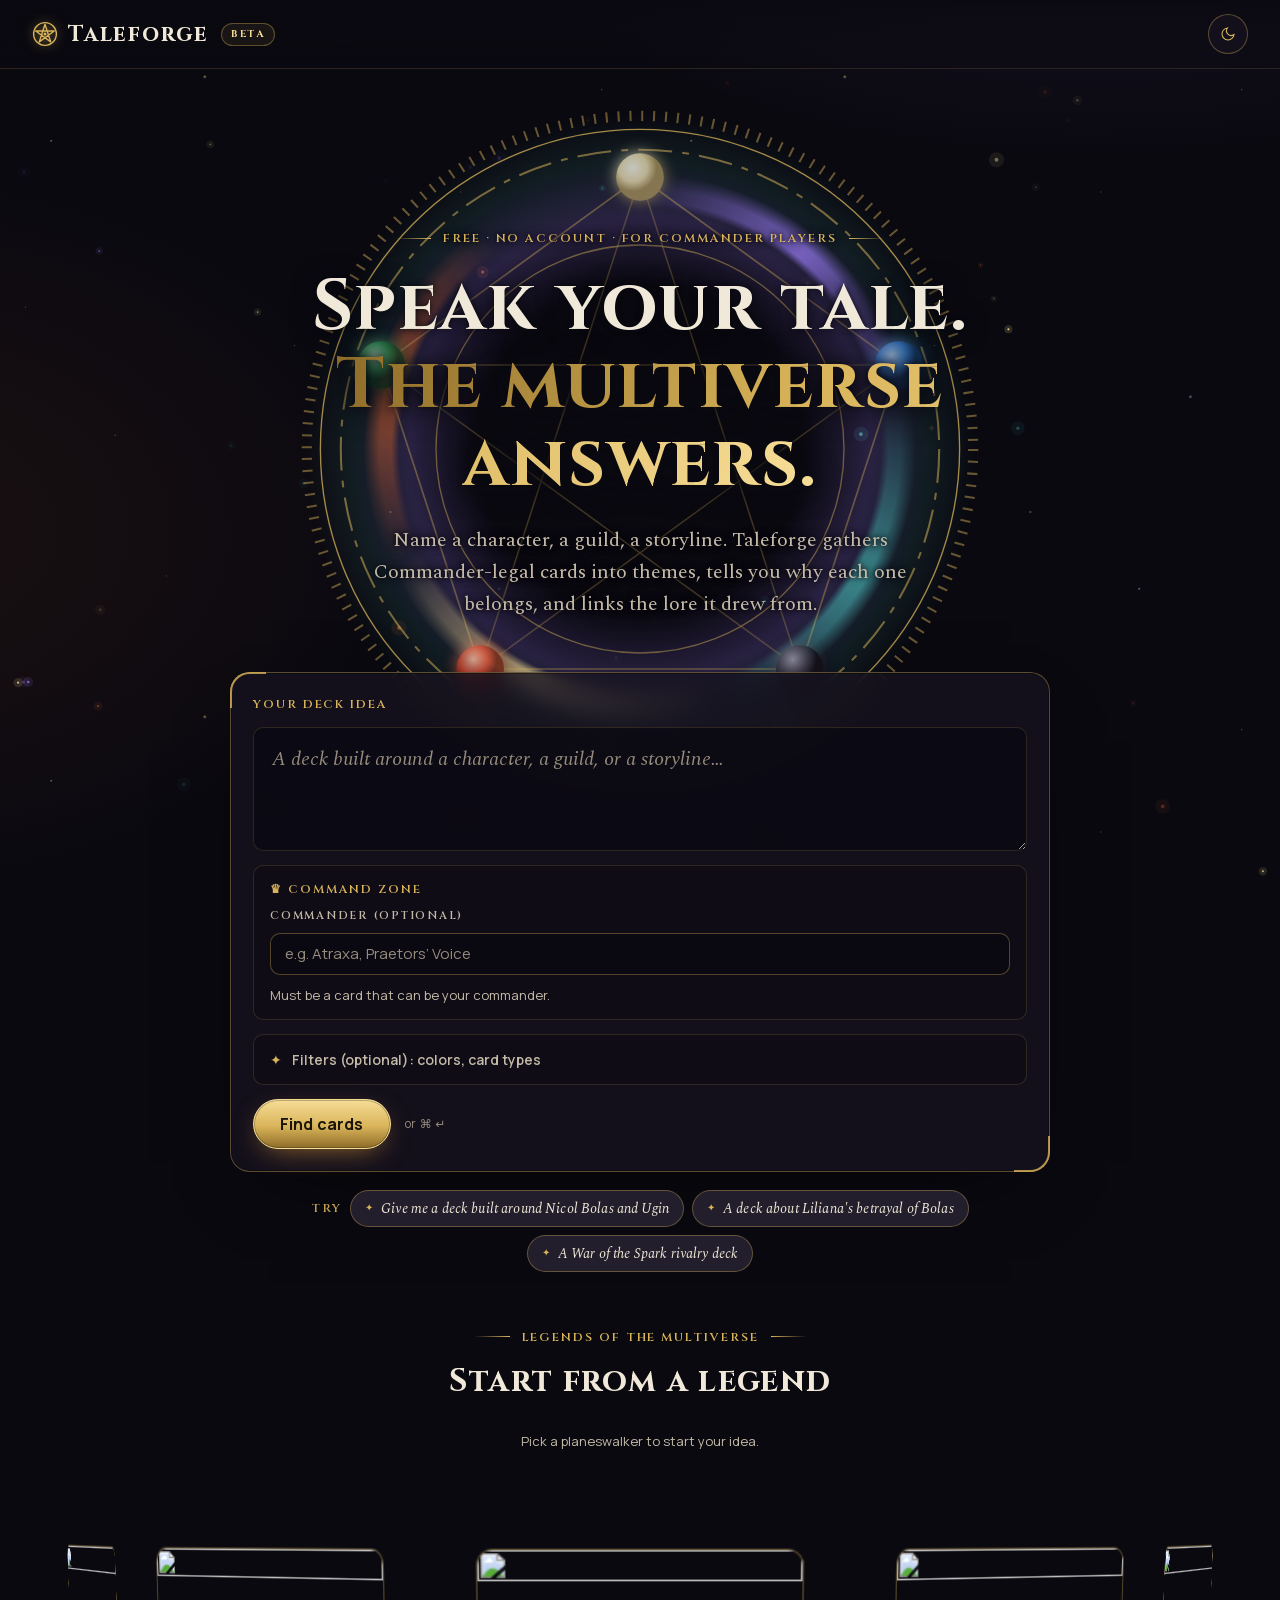
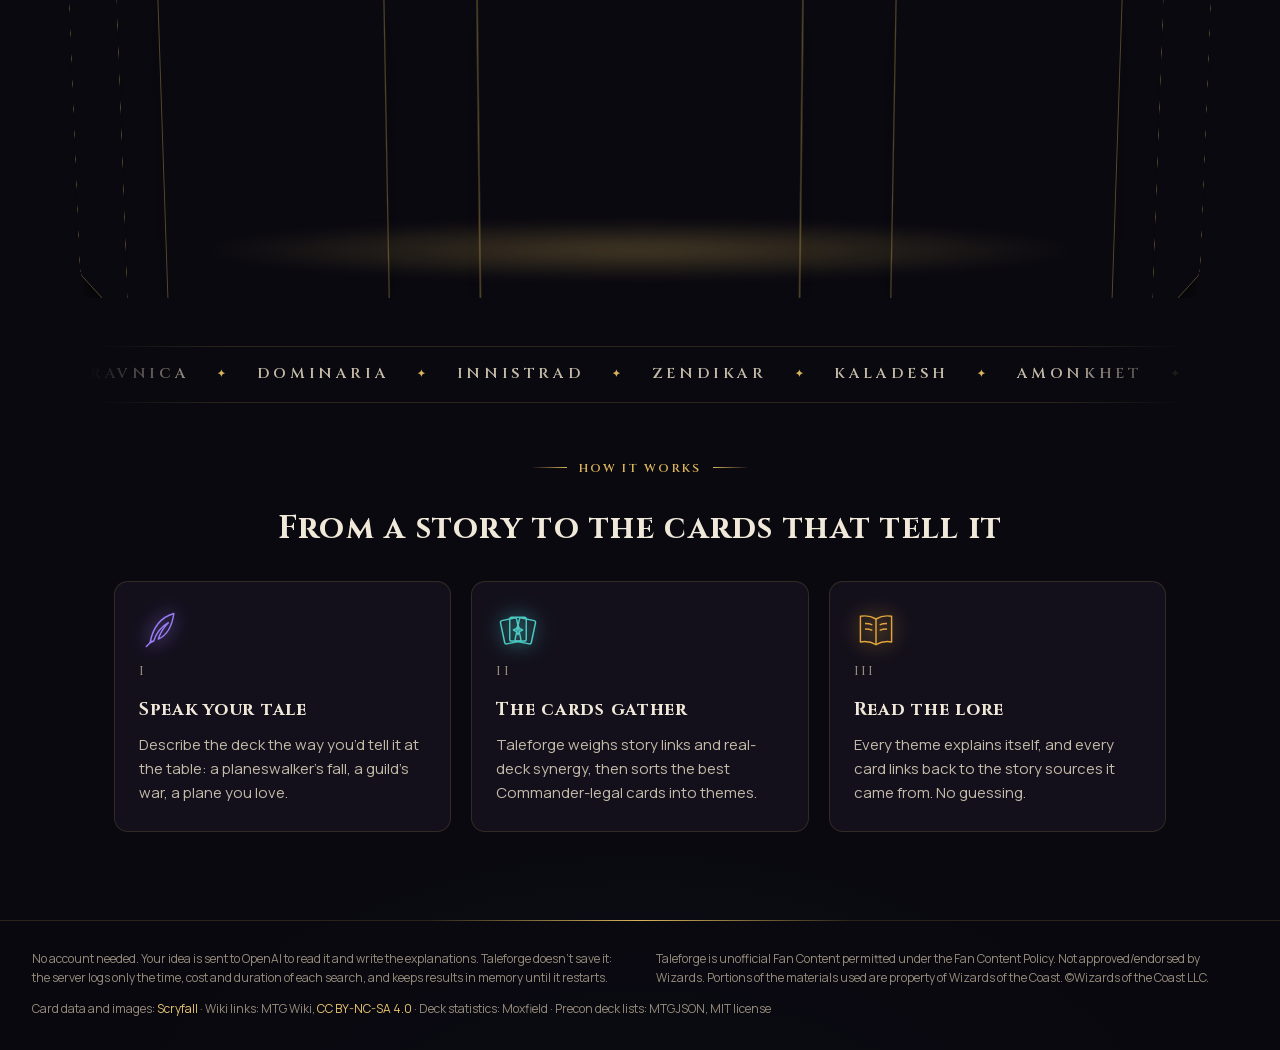
==== commit 9487f11c: "Fix results sidebar: tag key reused .legend (absolute wheel card class) The "Why a card is here" key" ====
--- a/results.html
+++ b/results.html
@@ -69,10 +69,10 @@
       </form>
       <div class="aside-block">
         <span class="label">Why a card is here</span>
-        <div class="legend">
+        <div class="tag-key">
           <span class="tag tag-lore">Lore</span><span class="note">The card names a character from your idea, or a story source links it to your idea.</span>
           <span class="tag tag-synergy">Synergy</span><span class="note">Often played with the other matched cards in real decks.</span>
-          <span class="note legend-wide">A card can show both tags. A card with no tag is here only because its text is close to your idea.</span>
+          <span class="note tag-key-wide">A card can show both tags. A card with no tag is here only because its text is close to your idea.</span>
         </div>
       </div>
       </details>
--- a/app.css
+++ b/app.css
@@ -277,6 +277,59 @@
 .examples .btn { font-family: var(--font-lore); font-style: italic; font-weight: 400; font-size: 14px; }
 .examples .btn::before { content: "✦"; color: var(--gold); font-style: normal; font-size: 10px; }
 
+/* Legends flanking the portal (wide screens only). Whole cards, never cropped. */
+.flank {
+  position: absolute; top: 150px; width: 200px; height: auto; border-radius: 4.75% / 3.5%; display: none;
+  box-shadow: 0 0 0 1px var(--border-strong), 0 30px 60px -20px rgba(0, 0, 0, .9), 0 0 50px -10px var(--aura);
+  transform: rotate(var(--rot)); animation: tf-float 7s ease-in-out infinite;
+}
+.flank-left { left: -250px; --aura: rgba(154, 124, 245, .7); }
+.flank-right { right: -250px; --aura: rgba(76, 201, 195, .6); animation-delay: -3.5s; }
+@keyframes tf-float { 0%, 100% { transform: translateY(0) rotate(var(--rot)); } 50% { transform: translateY(-18px) rotate(calc(var(--rot) * .6)); } }
+@media (min-width: 1380px) { .flank { display: block; } }
+
+/* Legends wheel: a 3D ring of character cards. Hover or focus stops it. */
+.legends { max-width: 1100px; margin: 56px auto 0; padding: 0 24px; display: flex; flex-direction: column; align-items: center; gap: 12px; text-align: center; }
+.legends h2 { margin: 0; font-family: var(--font-display); font-weight: 700; font-size: clamp(24px, 3vw, 32px); letter-spacing: .04em; }
+.carousel {
+  --w: 210px; --r: 520px;
+  position: relative; width: 100vw; height: calc(var(--w) * 1.4 + 120px); margin-top: 8px;
+  display: flex; align-items: center; justify-content: center; perspective: 1500px; overflow: hidden;
+}
+.carousel::after {
+  content: ""; position: absolute; left: 50%; bottom: 18px; width: min(900px, 90vw); height: 60px; transform: translateX(-50%);
+  border-radius: 50%; background: radial-gradient(closest-side, rgba(217, 180, 90, .28), transparent); filter: blur(6px);
+}
+.ring-tilt { transform-style: preserve-3d; transform: rotateX(-6deg); }
+.ring {
+  position: relative; width: var(--w); aspect-ratio: 488 / 680; transform-style: preserve-3d;
+  animation: tf-orbit 60s linear infinite;
+}
+.carousel:hover .ring, .ring:focus-within { animation-play-state: paused; }
+@keyframes tf-orbit { from { transform: translateZ(calc(var(--r) * -1)) rotateY(0); } to { transform: translateZ(calc(var(--r) * -1)) rotateY(-360deg); } }
+.legend {
+  position: absolute; inset: 0; padding: 0; border: 0; background: none; cursor: pointer; border-radius: 4.75% / 3.5%;
+  backface-visibility: hidden; -webkit-backface-visibility: hidden;
+  transform: rotateY(calc(var(--i) * 360deg / var(--n))) translateZ(var(--r));
+  transition: transform .4s var(--ease), filter .4s;
+}
+.legend img {
+  display: block; width: 100%; height: auto; border-radius: inherit;
+  box-shadow: 0 0 0 1px var(--border-strong), 0 20px 40px -16px rgba(0, 0, 0, .9);
+  transition: box-shadow .4s;
+}
+.legend:hover, .legend:focus-visible { transform: rotateY(calc(var(--i) * 360deg / var(--n))) translateZ(calc(var(--r) + 50px)) translateY(-8px); outline: none; }
+.legend:hover img, .legend:focus-visible img { box-shadow: 0 0 0 2px var(--gold), 0 0 40px 0 rgba(217, 180, 90, .7), 0 20px 40px -16px rgba(0, 0, 0, .9); }
+@media (max-width: 720px) { .carousel { --w: 130px; --r: 320px; } }
+/* Without motion the wheel becomes a flat row you can scroll. */
+@media (prefers-reduced-motion: reduce) {
+  .carousel { height: auto; perspective: none; overflow-x: auto; justify-content: flex-start; padding: 16px; }
+  .carousel::after { display: none; }
+  .ring-tilt, .ring { transform: none; transform-style: flat; }
+  .ring { display: flex; gap: 16px; width: auto; aspect-ratio: auto; }
+  .legend, .legend:hover, .legend:focus-visible { position: static; flex: 0 0 var(--w); transform: none; }
+}
+
 /* Planes marquee. */
 .planes {
   position: relative; overflow: hidden; margin: 48px auto 0; max-width: 1100px; padding: 16px 0;
@@ -474,8 +527,8 @@
   width: 16px; height: 16px; transform: rotate(45deg); border-radius: 3px;
   background: linear-gradient(135deg, var(--gold-hi), var(--gold-deep)); border: 1px solid var(--on-gold); box-shadow: 0 0 10px rgba(217, 180, 90, .8);
 }
-.legend { display: grid; grid-template-columns: auto 1fr; gap: 10px 12px; align-items: center; }
-.legend-wide { grid-column: 1 / -1; }
+.tag-key { display: grid; grid-template-columns: auto 1fr; gap: 10px 12px; align-items: center; }
+.tag-key-wide { grid-column: 1 / -1; }
 .skeleton { pointer-events: none; animation: none; }
 .skeleton .art { position: relative; overflow: hidden; }
 .skeleton .art::before {
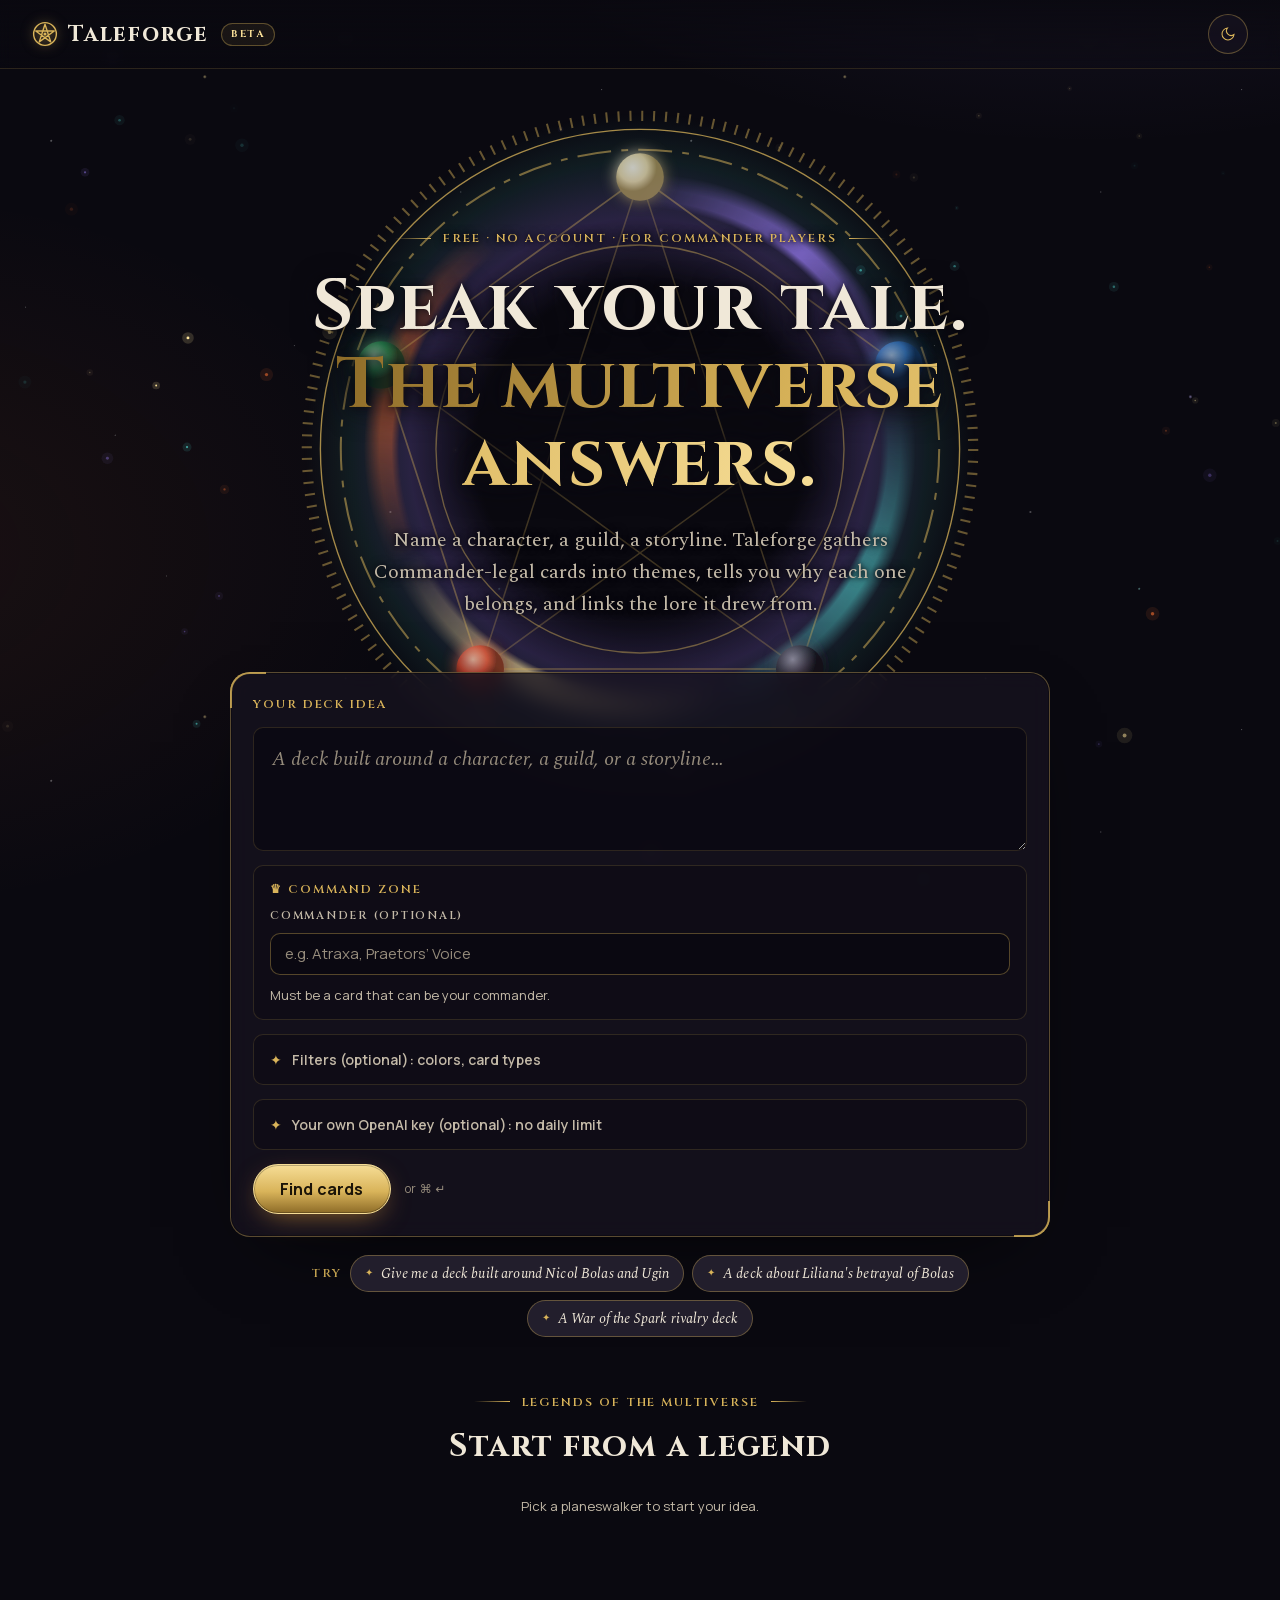
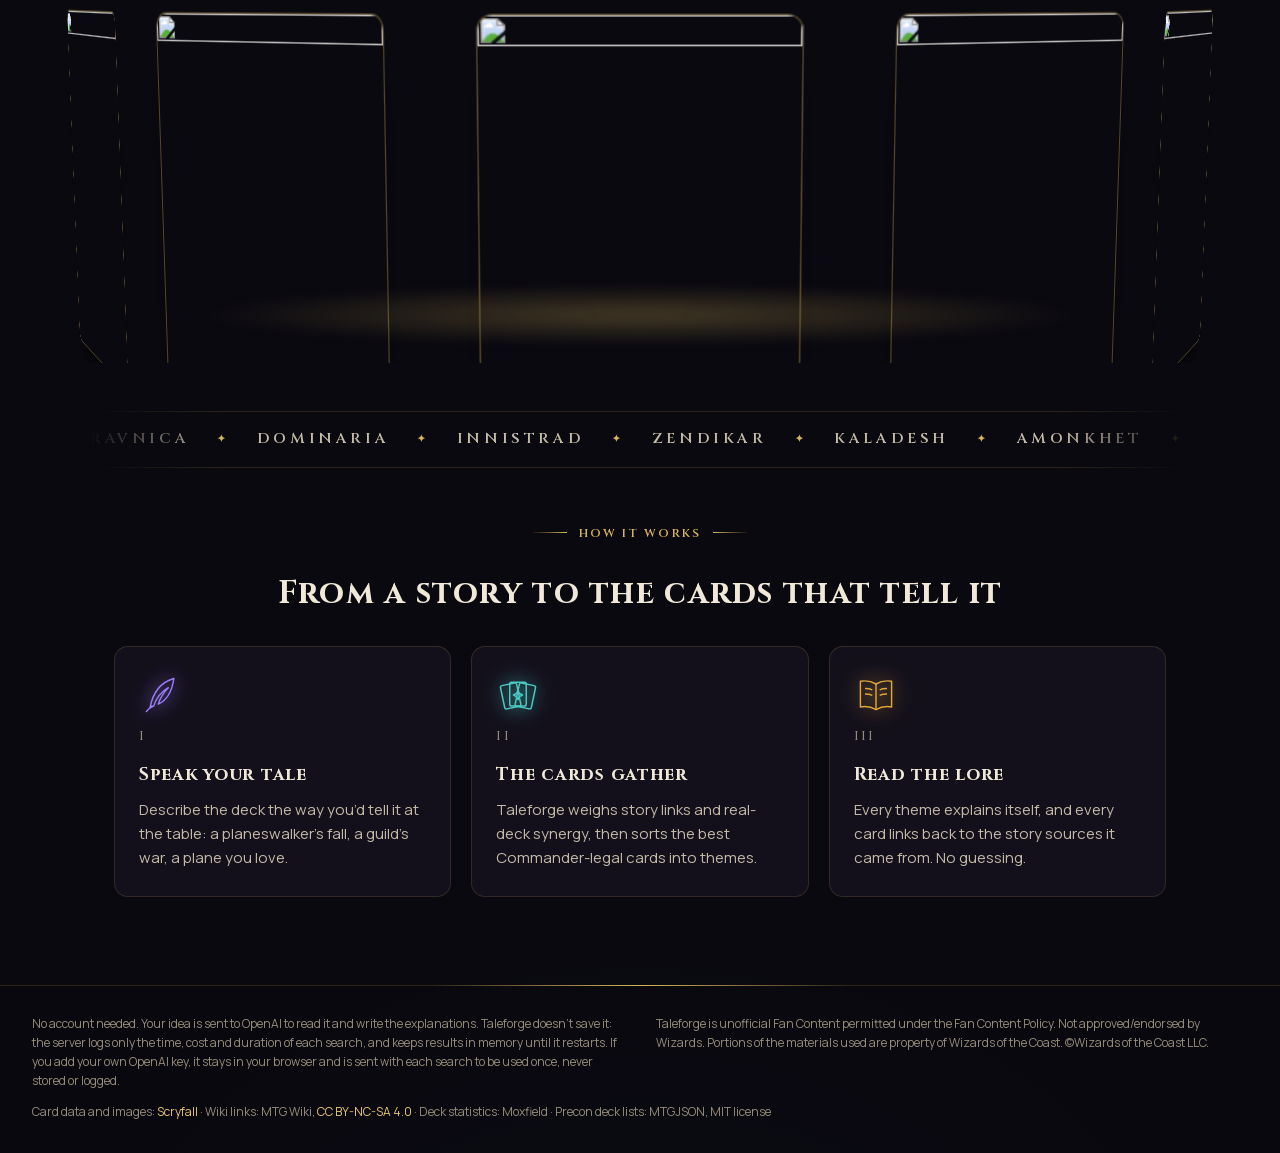
==== commit 46cc1b31: "Product README; per-visitor limit docs; optional own OpenAI key (key.js, UI, mock, API.md) Co-Author" ====
--- a/results.html
+++ b/results.html
@@ -116,6 +116,7 @@
 <script src="footer.js"></script>
 
 <script src="filters.js"></script>
+<script src="key.js"></script>
 <script src="app.js"></script>
 <script src="fx.js"></script>
 </body>
--- a/app.css
+++ b/app.css
@@ -633,3 +633,10 @@
 @media (prefers-reduced-motion: reduce) {
   *, *::before, *::after { animation: none !important; transition-duration: .01ms !important; scroll-behavior: auto !important; }
 }
+
+/* own OpenAI key */
+.key-controls { display: flex; flex-direction: column; gap: 10px; margin-top: 12px; text-align: left; }
+.key-controls .note { font-size: 13px; color: var(--text-2); margin: 0; }
+.key-controls .row { display: flex; flex-wrap: wrap; gap: 8px; align-items: center; }
+.key-input { flex: 1 1 220px; min-width: 0; padding: 10px 12px; border-radius: var(--radius-sm); border: 1px solid var(--border, currentColor); background: transparent; color: var(--text); font: inherit; }
+.key-input:focus-visible { outline: none; box-shadow: var(--glow-focus); }
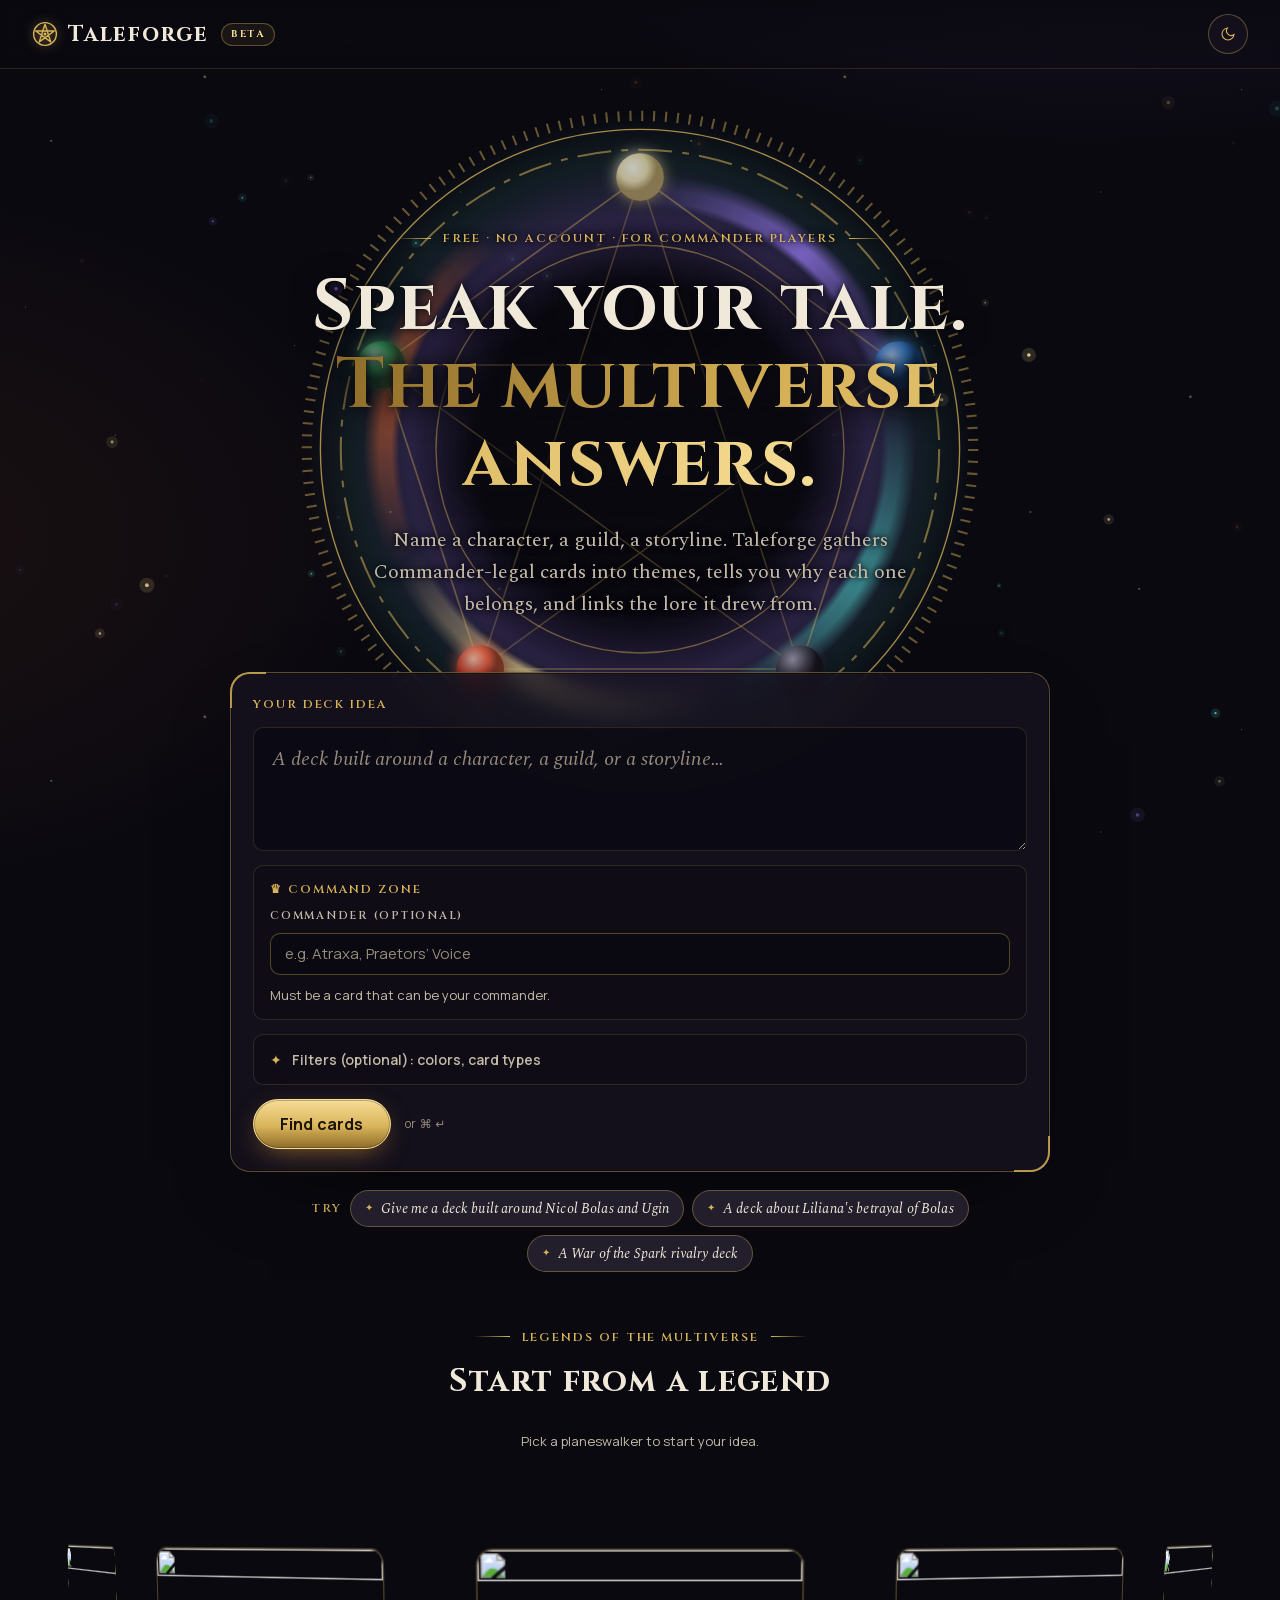
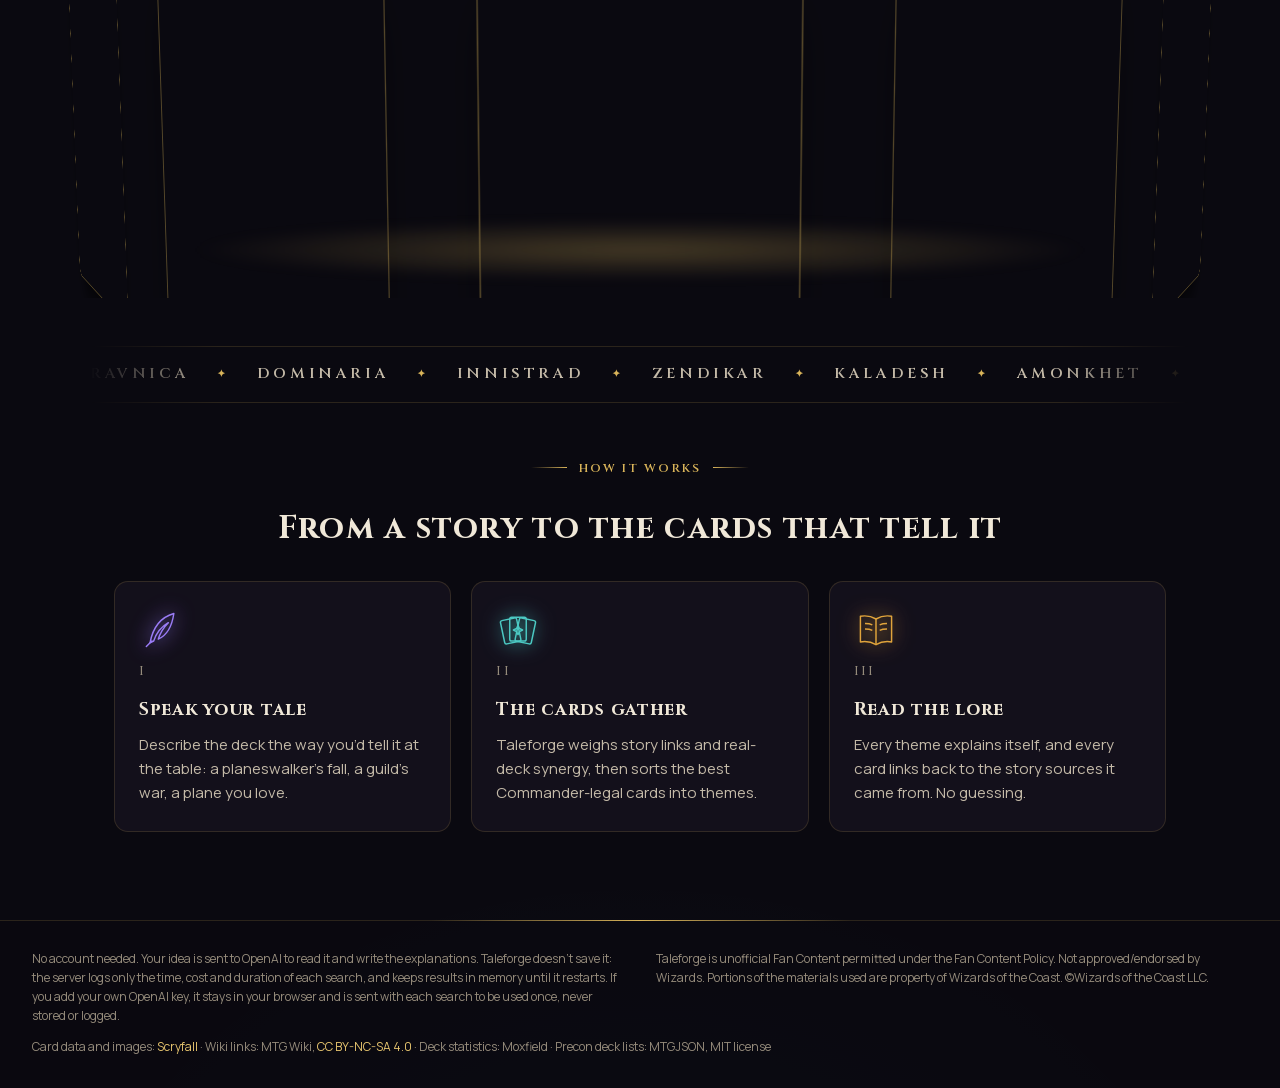
==== commit 74a8f386: "Static demo for GitHub Pages: replay recorded real searches GitHub Pages has no search server, so on" ====
--- a/results.html
+++ b/results.html
@@ -116,7 +116,7 @@
 <script src="footer.js"></script>
 
 <script src="filters.js"></script>
-<script src="key.js"></script>
+<script src="demo.js"></script>
 <script src="app.js"></script>
 <script src="fx.js"></script>
 </body>
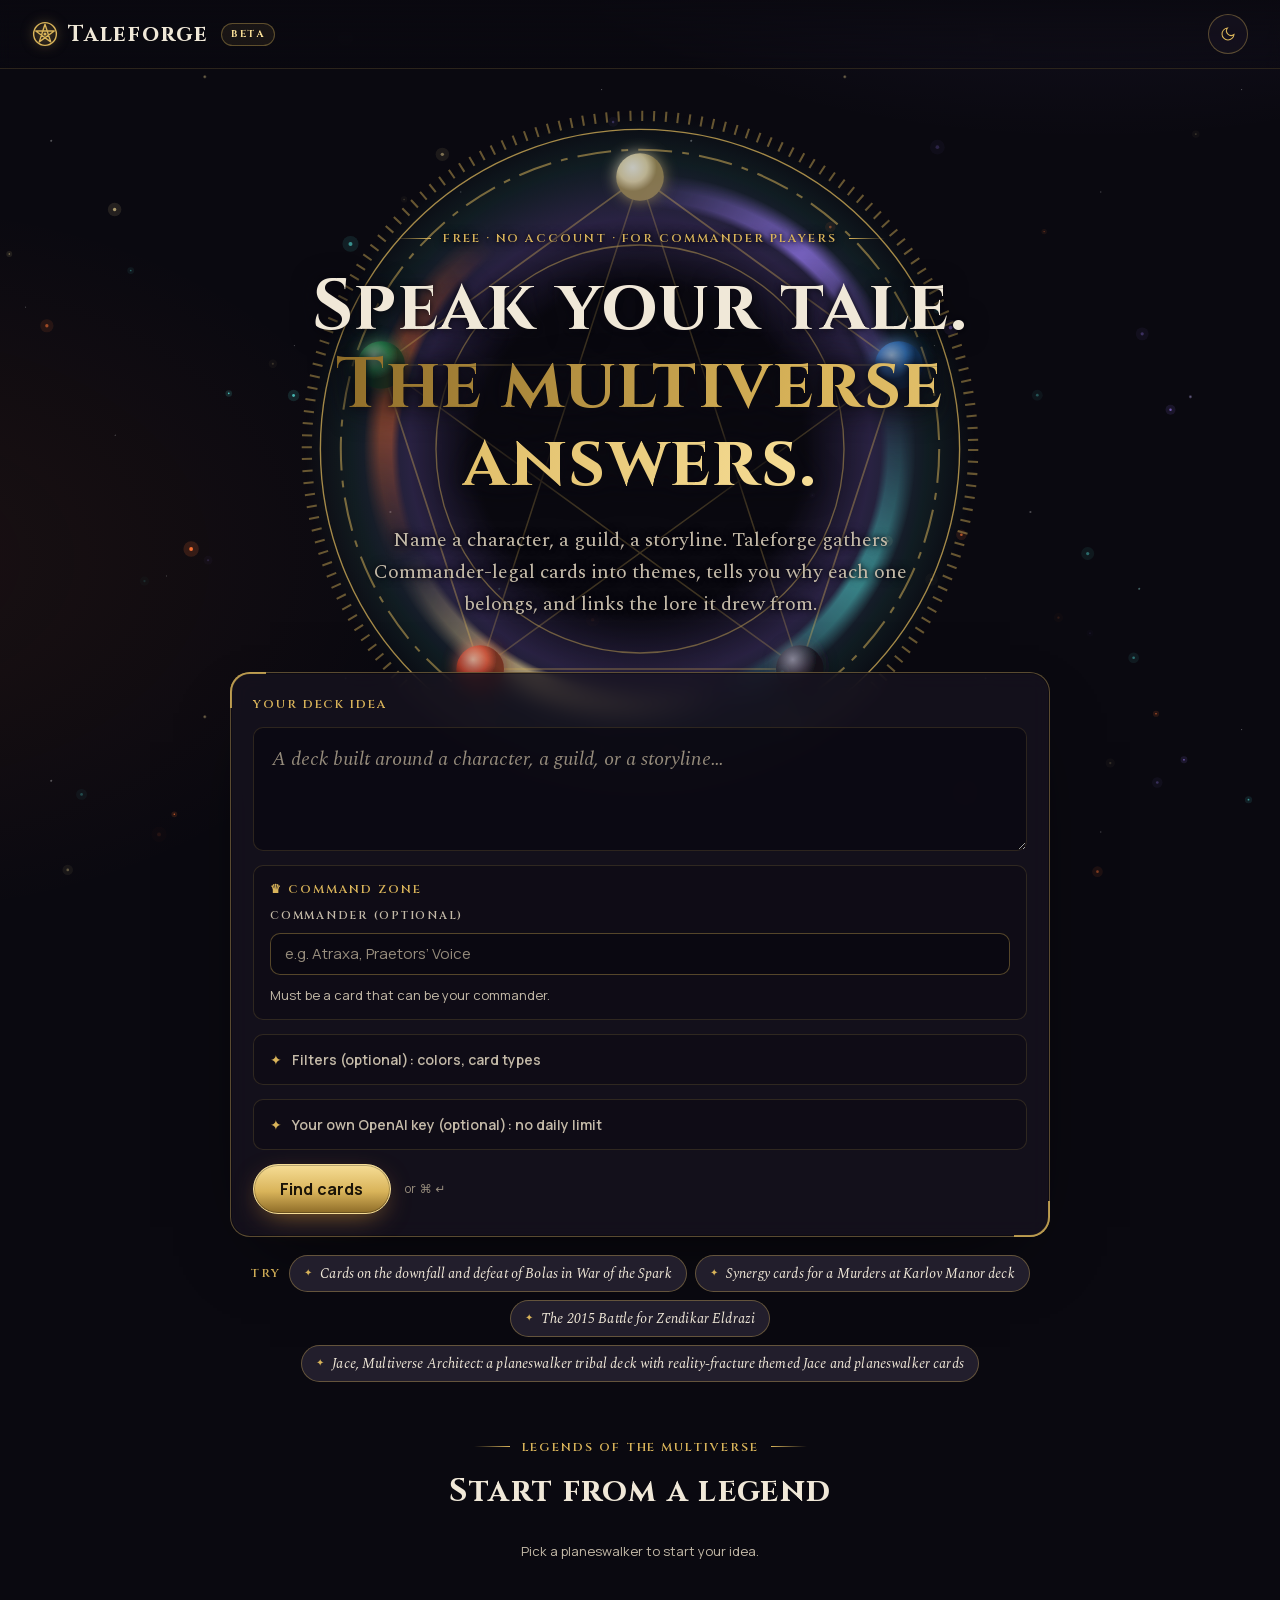
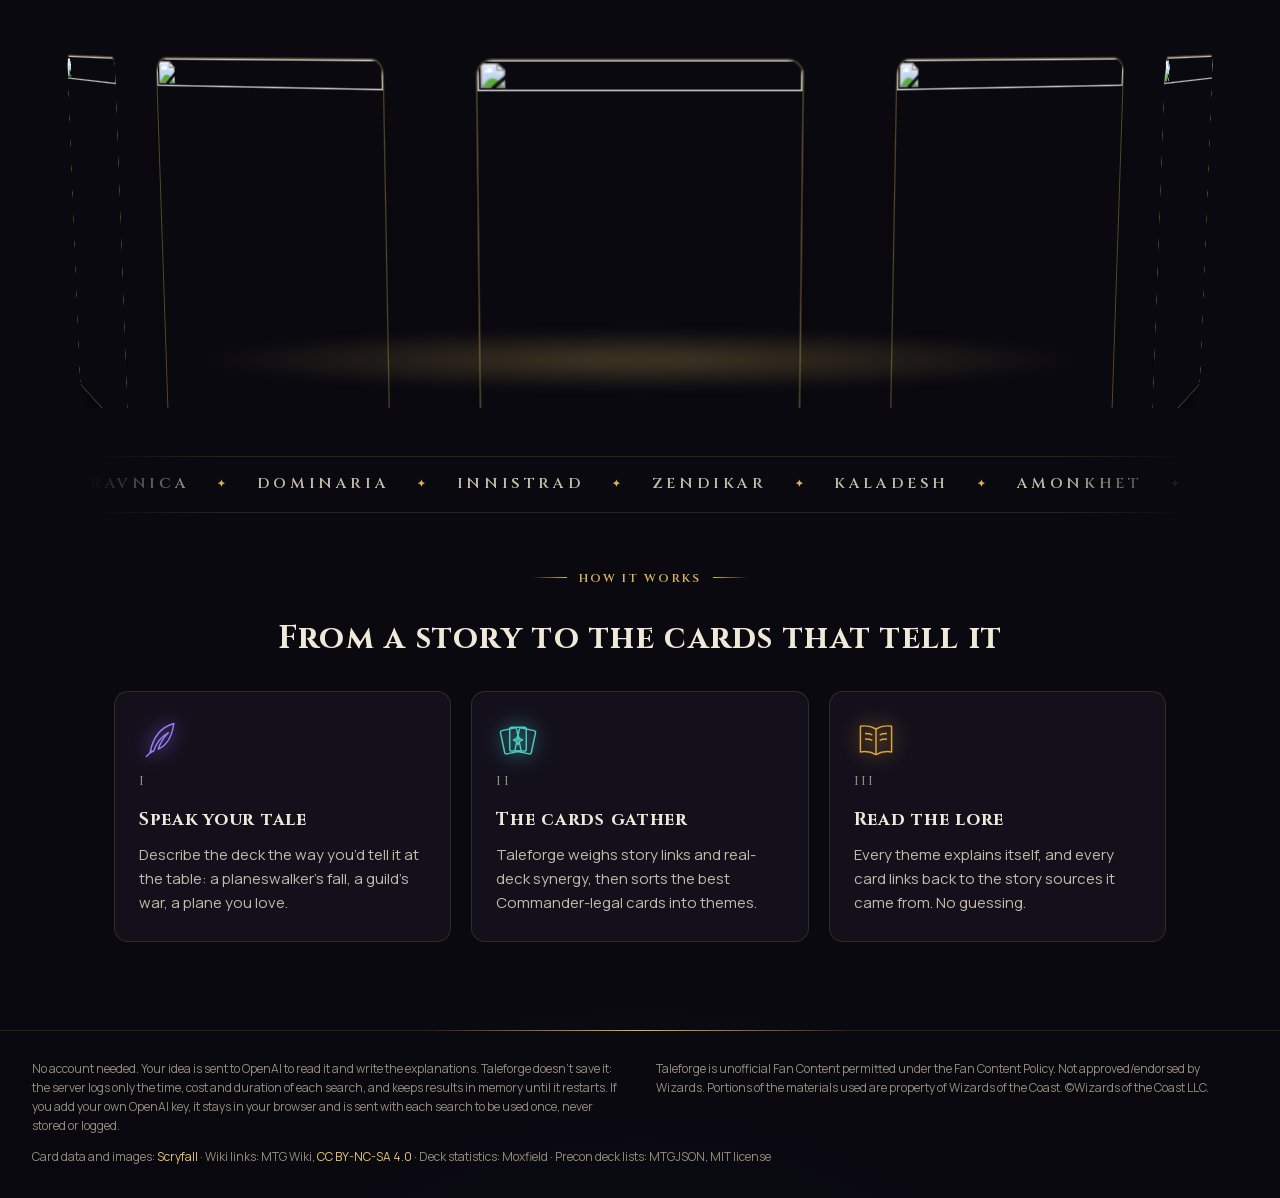
==== commit b93d017d: "Merge main into own-key-and-limit (demo mode + own key); hide key box in demo Co-Authored-By: Claude" ====
--- a/results.html
+++ b/results.html
@@ -116,6 +116,7 @@
 <script src="footer.js"></script>
 
 <script src="filters.js"></script>
+<script src="key.js"></script>
 <script src="demo.js"></script>
 <script src="app.js"></script>
 <script src="fx.js"></script>
